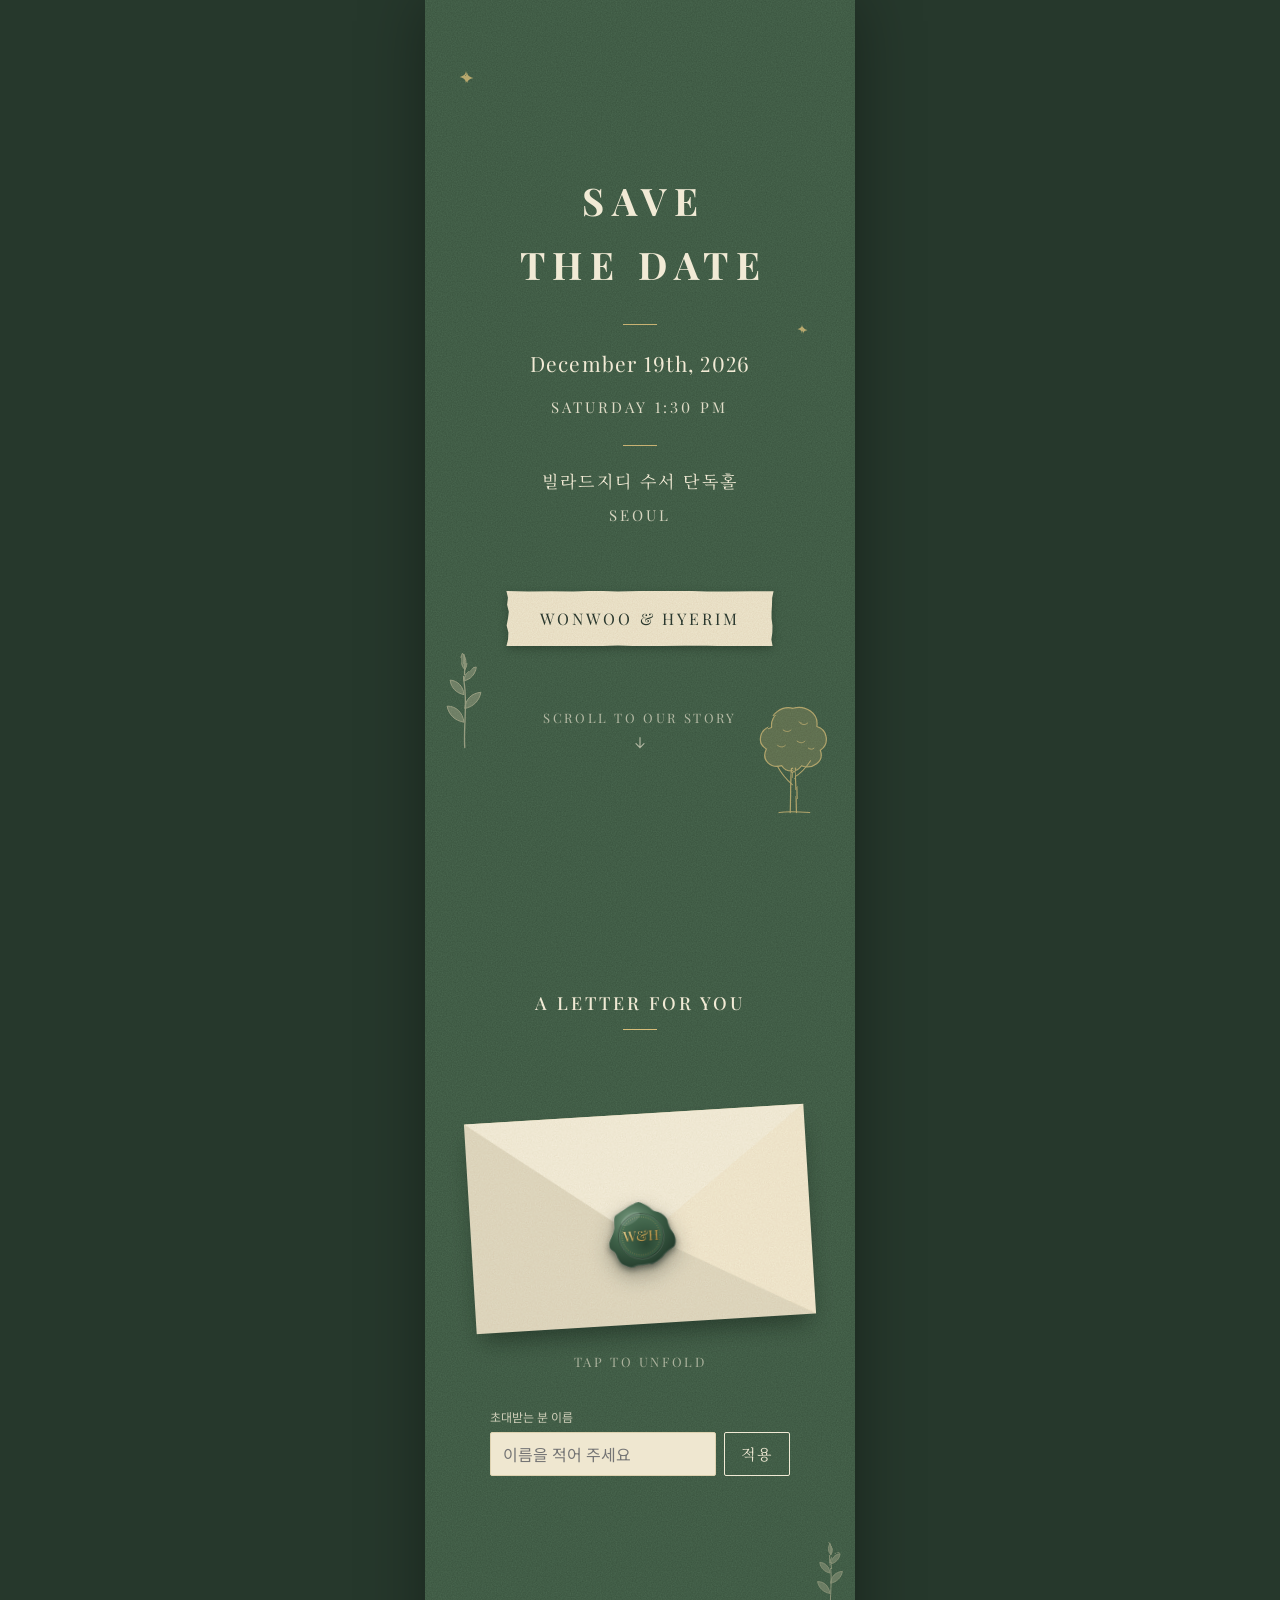
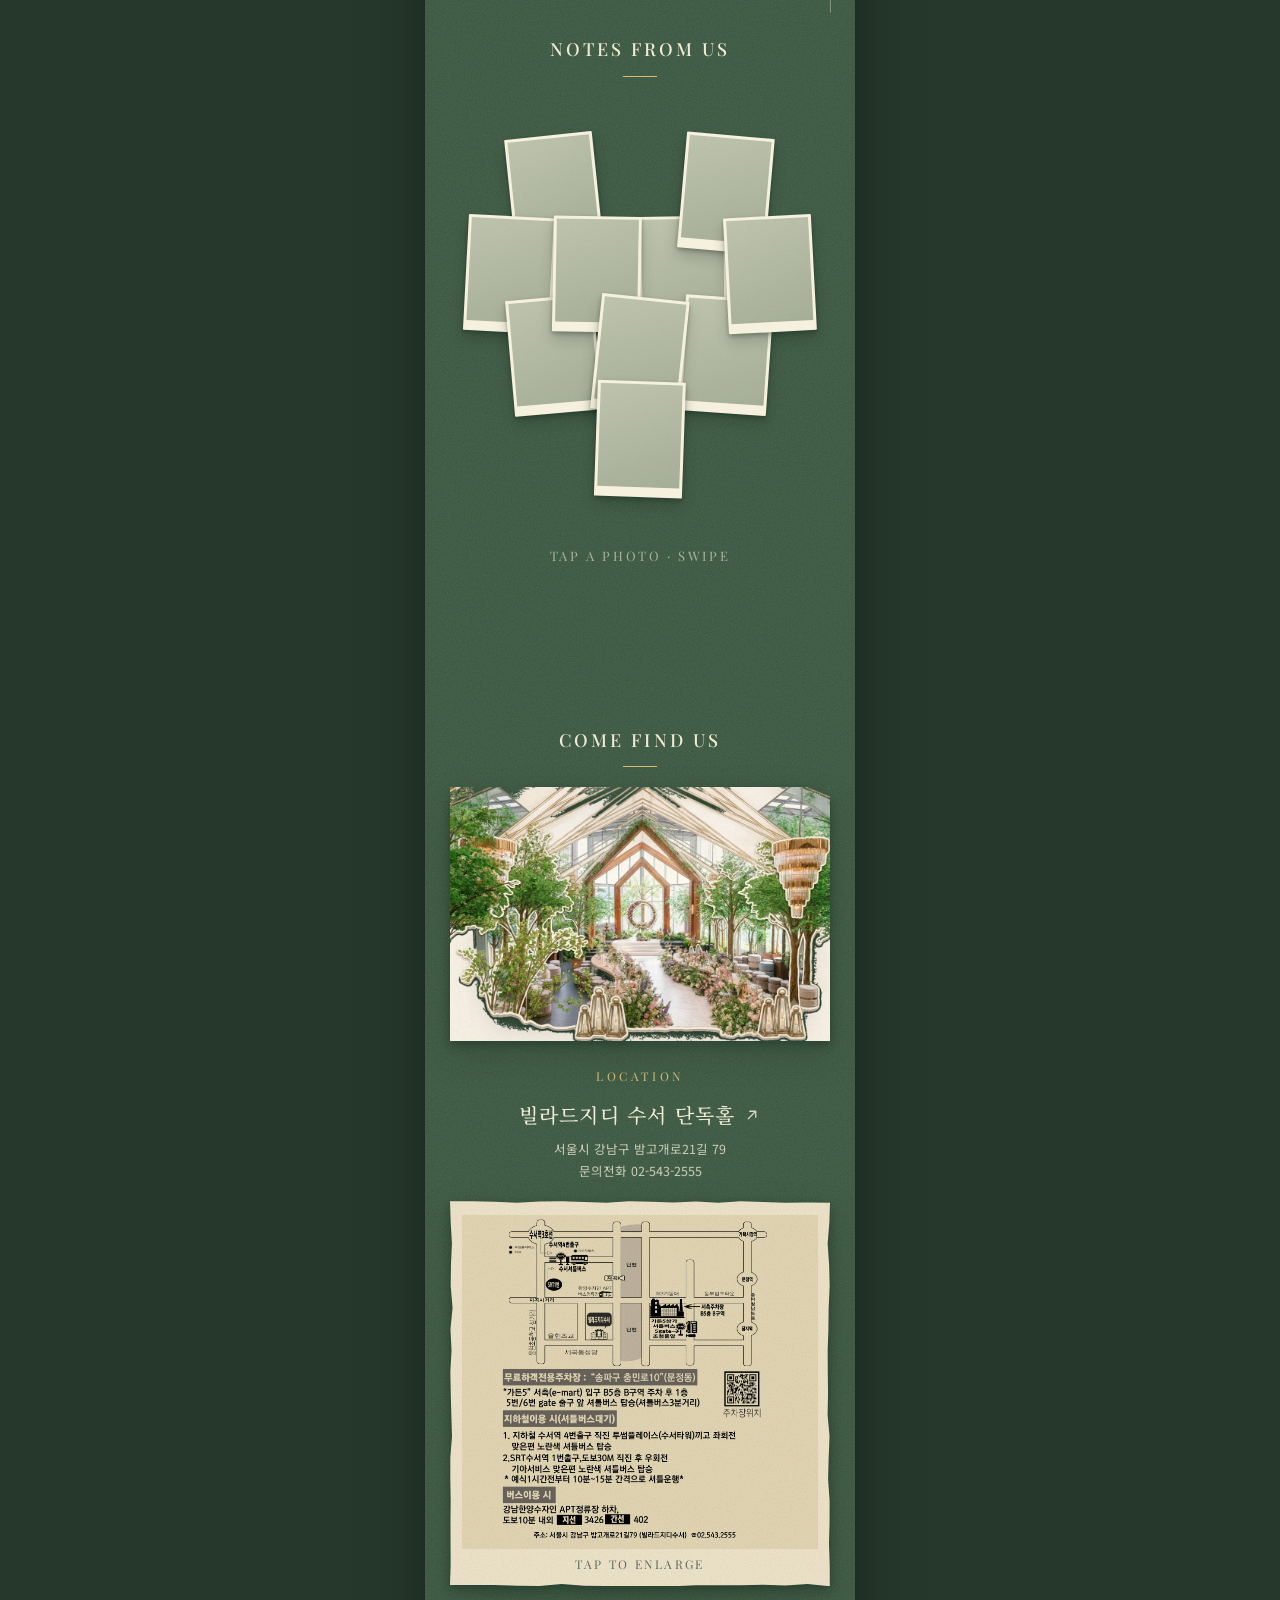
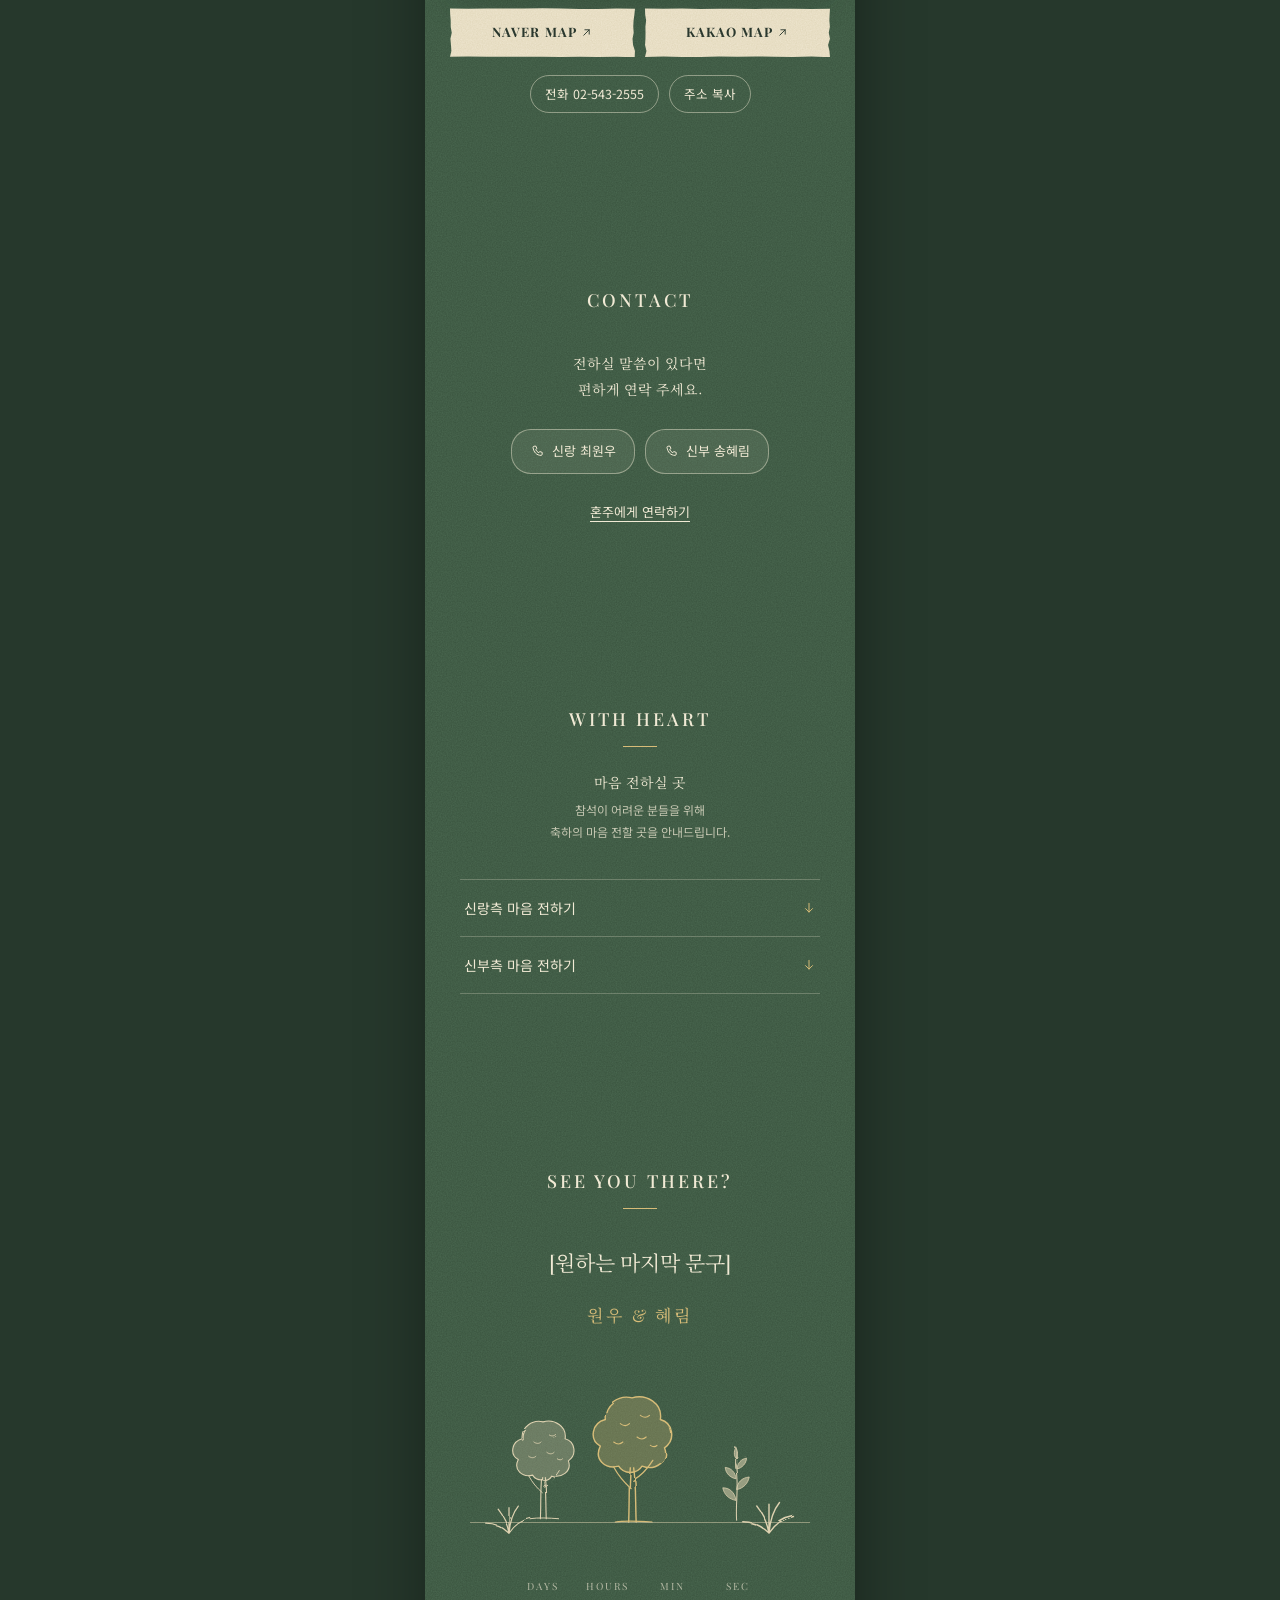
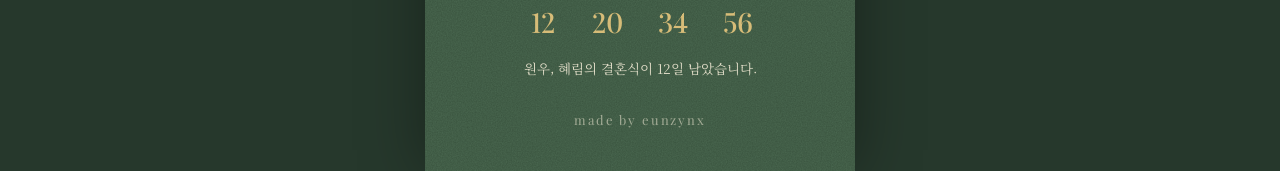
==== index.html @ daa67e5c "Add files via upload" ====
<!doctype html>
<html lang="ko">
<head>
<meta charset="utf-8">
<meta name="viewport" content="width=device-width, initial-scale=1, viewport-fit=cover">
<title>원우와 혜림, 결혼합니다</title>
<meta name="description" content="2026년 12월 19일 토요일 오후 1시 30분 · 빌라드지디 수서 단독홀">
<script>document.documentElement.className+=" js"</script>
<meta name="theme-color" content="#4a6850">

<!-- 링크 공유 미리보기 (카카오톡·문자·SNS). 크롤러는 JS를 실행하지 않으므로 여기 값은 직접 수정해야 합니다.
     og:url / og:image 의 주소는 실제 배포 주소로 바꿔야 합니다 → `node tools/set-site-url.mjs https://내주소/` -->
<meta property="og:type" content="website">
<meta property="og:locale" content="ko_KR">
<meta property="og:site_name" content="원우 & 혜림">
<meta property="og:title" content="원우와 혜림, 결혼합니다">
<meta property="og:description" content="2026년 12월 19일 토요일 오후 1시 30분 · 빌라드지디 수서 단독홀">
<meta property="og:url" content="__SITE_URL__">
<meta property="og:image" content="__SITE_URL__assets/og-image.jpg">
<meta property="og:image:width" content="1200">
<meta property="og:image:height" content="630">
<meta name="twitter:card" content="summary_large_image">
<meta name="twitter:title" content="원우와 혜림, 결혼합니다">
<meta name="twitter:description" content="2026년 12월 19일 토요일 오후 1시 30분 · 빌라드지디 수서 단독홀">
<meta name="twitter:image" content="__SITE_URL__assets/og-image.jpg">

<link rel="icon" href="assets/favicon.svg" type="image/svg+xml">
<link rel="preconnect" href="https://fonts.googleapis.com">
<link rel="preconnect" href="https://fonts.gstatic.com" crossorigin>
<link href="https://fonts.googleapis.com/css2?family=Gaegu:wght@400;700&family=Playfair+Display:wght@400;500;600&family=Noto+Serif+KR:wght@300;400;500;600&family=Noto+Sans+KR:wght@300;400;500&display=swap" rel="stylesheet">
<link rel="stylesheet" href="styles.css">
</head>
<body>

<!-- ───────── 손으로 그린 장식(SVG, 직접 제작) ───────── -->
<svg width="0" height="0" style="position:absolute" aria-hidden="true" focusable="false">
  <defs>
    <filter id="rough" x="-5%" y="-5%" width="110%" height="110%">
      <feTurbulence type="fractalNoise" baseFrequency="0.035" numOctaves="2" seed="4" result="n"/>
      <feDisplacementMap in="SourceGraphic" in2="n" scale="2.4"/>
    </filter>

    <!-- 풀잎 가지 -->
    <symbol id="i-sprig" viewBox="0 0 60 130">
      <path d="M31 127 C29 99 35 71 30 41 C28 29 31 17 30 6" fill="none" stroke="currentColor" stroke-width="1.7" stroke-linecap="round"/>
      <path d="M30 94 C18 92 10 84 8 73 C20 73 28 81 30 94Z" fill="currentColor" fill-opacity=".55" stroke="currentColor" stroke-width="1.3" stroke-linejoin="round"/>
      <path d="M31 76 C42 74 50 66 52 55 C40 56 32 64 31 76Z" fill="currentColor" fill-opacity=".55" stroke="currentColor" stroke-width="1.3" stroke-linejoin="round"/>
      <path d="M30 58 C20 56 13 49 12 39 C22 40 29 47 30 58Z" fill="currentColor" fill-opacity=".55" stroke="currentColor" stroke-width="1.3" stroke-linejoin="round"/>
      <path d="M30 40 C39 38 45 31 46 22 C37 23 31 30 30 40Z" fill="currentColor" fill-opacity=".55" stroke="currentColor" stroke-width="1.3" stroke-linejoin="round"/>
      <path d="M30 24 C25 20 24 12 28 4 C33 10 34 17 30 24Z" fill="currentColor" fill-opacity=".55" stroke="currentColor" stroke-width="1.3" stroke-linejoin="round"/>
    </symbol>

    <!-- 작은 나무 -->
    <symbol id="i-tree" viewBox="0 0 120 160">
      <path d="M60 9 C78 4 97 16 94 35 C109 39 113 59 99 69 C105 85 88 97 72 91 C66 101 50 101 44 91 C28 95 14 83 22 67 C8 59 12 39 28 35 C26 17 44 5 60 9Z" fill="currentColor" fill-opacity=".28" stroke="currentColor" stroke-width="1.7" stroke-linejoin="round"/>
      <path d="M56 158 C57 134 56 114 58 93 M65 158 C64 134 65 114 62 93" fill="none" stroke="currentColor" stroke-width="1.7" stroke-linecap="round"/>
      <path d="M59 118 C50 110 44 103 38 92 M61 108 C72 102 78 95 85 84" fill="none" stroke="currentColor" stroke-width="1.5" stroke-linecap="round"/>
      <path d="M46 40 c4 3 8 3 11 0 M70 30 c4 3 8 3 11 0 M38 62 c4 3 8 3 11 0 M66 56 c4 3 8 3 11 0 M82 66 c3 2 6 2 8 0" fill="none" stroke="currentColor" stroke-width="1.3" stroke-linecap="round"/>
      <path d="M40 158 C52 156 70 157 84 158" fill="none" stroke="currentColor" stroke-width="1.5" stroke-linecap="round"/>
    </symbol>

    <!-- 풀 한 포기 -->
    <symbol id="i-grass" viewBox="0 0 80 40">
      <path d="M40 39 C38 28 34 18 26 8 M40 39 C41 26 44 14 52 4 M40 39 C46 30 56 22 68 20 M40 39 C32 31 22 26 10 26 M40 39 C40 28 40 16 40 6" fill="none" stroke="currentColor" stroke-width="1.6" stroke-linecap="round"/>
    </symbol>

    <symbol id="i-heart" viewBox="0 0 24 24"><path d="M12 21 C5 15 2 11 2 7.6 C2 4.6 4.5 2.6 7 2.6 C9 2.6 11 3.8 12 5.7 C13 3.8 15 2.6 17 2.6 C19.5 2.6 22 4.6 22 7.6 C22 11 19 15 12 21Z" fill="none" stroke="currentColor" stroke-width="1.7" stroke-linejoin="round"/></symbol>
    <symbol id="i-spark" viewBox="0 0 24 24"><path d="M12 1 C12.6 7 14 9.6 23 12 C14 14.4 12.6 17 12 23 C11.4 17 10 14.4 1 12 C10 9.6 11.4 7 12 1Z" fill="currentColor"/></symbol>
    <symbol id="i-arrow" viewBox="0 0 24 24"><path d="M7 17 L17 7 M9 7 H17 V15" fill="none" stroke="currentColor" stroke-width="1.7" stroke-linecap="round" stroke-linejoin="round"/></symbol>
    <symbol id="i-phone" viewBox="0 0 24 24"><path d="M6.6 3.5h3l1.4 4-2 1.4a11 11 0 0 0 5.1 5.1l1.4-2 4 1.4v3c0 1-.8 1.8-1.8 1.8C10.8 18.2 5.8 13.2 4.8 5.3 4.8 4.3 5.6 3.5 6.6 3.5Z" fill="none" stroke="currentColor" stroke-width="1.6" stroke-linejoin="round"/></symbol>
    <symbol id="i-sms" viewBox="0 0 24 24"><path d="M4 5.5h16v10.5H9.5L5.5 19.5V16H4Z" fill="none" stroke="currentColor" stroke-width="1.6" stroke-linejoin="round"/></symbol>
    <symbol id="i-copy" viewBox="0 0 24 24"><rect x="8.5" y="8.5" width="11" height="12" rx="1.5" fill="none" stroke="currentColor" stroke-width="1.6"/><path d="M15.5 5.5V4.5A1.5 1.5 0 0 0 14 3H5.5A1.5 1.5 0 0 0 4 4.5V16a1.5 1.5 0 0 0 1.5 1.5h1" fill="none" stroke="currentColor" stroke-width="1.6" stroke-linecap="round"/></symbol>
    <symbol id="i-chev" viewBox="0 0 24 24"><path d="M15 5 L8 12 L15 19" fill="none" stroke="currentColor" stroke-width="1.7" stroke-linecap="round" stroke-linejoin="round"/></symbol>
    <symbol id="i-down" viewBox="0 0 24 24"><path d="M12 4 V19 M6 13 L12 19 L18 13" fill="none" stroke="currentColor" stroke-width="1.7" stroke-linecap="round" stroke-linejoin="round"/></symbol>
  </defs>
</svg>

<noscript><p style="padding:24px;text-align:center">이 청첩장은 JavaScript가 필요해요. 브라우저 설정을 확인해 주세요.</p></noscript>

<main class="page" id="top">

  <!-- ═════════ 1. OPENING ═════════ -->
  <section class="sec opening" id="opening" aria-labelledby="opening-title">
    <svg class="deco deco--tree" aria-hidden="true"><use href="#i-tree"/></svg>
    <svg class="deco deco--sprig-l" aria-hidden="true"><use href="#i-sprig"/></svg>
    <svg class="deco deco--spark s1" aria-hidden="true"><use href="#i-spark"/></svg>
    <svg class="deco deco--spark s2" aria-hidden="true"><use href="#i-spark"/></svg>

    <div class="opening__inner" id="openingInner">
      <h1 class="save" id="opening-title">SAVE<br>THE DATE</h1>
      <i class="rule" aria-hidden="true"></i>
      <p class="op-date" data-bind="event.dateEn"></p>
      <p class="op-time"><span data-bind="event.weekdayEn"></span> <span data-bind="event.timeEn"></span></p>
      <i class="rule" aria-hidden="true"></i>
      <p class="op-place"><span data-bind="venue.name"></span> <span data-bind="venue.hall"></span></p>
      <p class="op-city" data-bind="venue.city"></p>

      <div class="ribbon-wrap"><p class="ribbon deckle" data-deckle><span><span data-bind="couple.groomEn"></span> &amp; <span data-bind="couple.brideEn"></span></span></p></div>

      <a class="scroll-hint" href="#letter">SCROLL TO OUR STORY
        <svg aria-hidden="true"><use href="#i-down"/></svg></a>
    </div>
  </section>

  <!-- ═════════ 2. A LETTER FOR YOU ═════════ -->
  <section class="sec letter" id="letter" aria-labelledby="letter-title">
    <h2 class="h2 rv" id="letter-title">A LETTER FOR YOU</h2>
    <i class="rule rv" aria-hidden="true"></i>

    <div class="stage rv" id="stage" data-state="closed">
      <div class="env-wrap" id="envWrap">
        <div class="env-back"></div>

        <!-- 편지 카드 -->
        <article class="letter-card" id="letterCard" aria-label="초대 편지">
          <div class="letter-paper deckle" data-deckle>
            <p class="lt-name"><span id="guestName"></span>,</p>
            <p class="lt-line"><span data-bind="letter.line1"></span><br><span data-bind="letter.line2"></span></p>
            <svg class="lt-heart" aria-hidden="true"><use href="#i-heart"/></svg>
            <div class="lt-body" id="letterBody"></div>
            <p class="lt-sign">신랑 <b data-bind="couple.groom"></b><span class="sep">·</span>신부 <b data-bind="couple.bride"></b></p>
          </div>
        </article>

        <!-- 봉투 앞면(주머니) + 뚜껑 -->
        <div class="env-front" aria-hidden="true"></div>
        <div class="flap" aria-hidden="true"><i class="flap-out"></i><i class="flap-in"></i></div>
        <button class="seal" id="seal" type="button" aria-expanded="false" aria-controls="letterCard" aria-label="편지봉투 열기">
          <svg viewBox="0 0 100 100" aria-hidden="true">
            <defs>
              <radialGradient id="wx" cx="36%" cy="30%" r="80%"><stop offset="0" stop-color="#7fa186"/><stop offset=".45" stop-color="#3f6249"/><stop offset="1" stop-color="#1f3527"/></radialGradient>
              <radialGradient id="wx2" cx="60%" cy="68%" r="70%"><stop offset="0" stop-color="#2a4733"/><stop offset="1" stop-color="#4d7357"/></radialGradient>
              <linearGradient id="wxg" x1="0" y1="0" x2="1" y2="1"><stop offset="0" stop-color="#ecd9a0"/><stop offset=".5" stop-color="#c3a257"/><stop offset="1" stop-color="#8e7234"/></linearGradient>
            </defs>
            <path d="M98.6 50.0C99.7 52.8 100.7 56.0 100.6 58.9C100.6 61.9 100.1 65.2 98.3 67.6C96.6 70.0 92.7 71.5 90.3 73.3C87.9 75.0 85.7 76.5 83.7 78.3C81.8 80.1 80.5 82.3 78.5 84.0C76.6 85.7 74.4 87.1 72.2 88.4C69.9 89.7 67.7 91.2 65.2 91.8C62.8 92.5 60.0 91.9 57.4 92.1C54.9 92.3 52.5 92.7 50.0 92.9C47.5 93.1 45.1 92.8 42.4 93.3C39.6 93.8 36.2 95.7 33.4 95.7C30.5 95.6 27.8 94.1 25.3 92.8C22.7 91.6 20.0 90.1 18.1 88.1C16.2 86.0 15.1 82.9 13.8 80.4C12.6 77.8 12.4 74.9 10.7 72.7C9.1 70.4 5.4 69.1 4.0 66.7C2.7 64.3 2.5 61.1 2.8 58.3C3.2 55.5 5.1 52.6 6.3 50.0C7.4 47.4 8.7 45.2 9.6 42.9C10.5 40.5 11.3 38.5 11.7 36.1C12.1 33.6 11.6 30.8 11.9 28.0C12.1 25.2 11.8 21.4 13.2 19.1C14.5 16.8 17.7 15.8 20.0 14.3C22.3 12.8 24.7 11.6 27.0 10.2C29.4 8.9 31.6 7.3 34.0 6.0C36.4 4.7 38.9 3.4 41.6 2.5C44.3 1.5 47.3 -0.1 50.0 0.2C52.7 0.4 55.6 2.5 58.1 4.0C60.6 5.4 62.9 7.1 65.0 8.8C67.1 10.5 68.6 12.8 70.7 14.1C72.9 15.4 75.7 15.5 78.0 16.6C80.3 17.7 82.8 19.1 84.7 20.9C86.7 22.6 88.5 24.8 89.7 27.1C90.8 29.4 90.9 32.3 91.6 34.8C92.4 37.4 92.9 39.7 94.1 42.2C95.3 44.8 97.5 47.2 98.6 50.0Z" fill="url(#wx)"/>
            <path d="M98.6 50.0C99.7 52.8 100.7 56.0 100.6 58.9C100.6 61.9 100.1 65.2 98.3 67.6C96.6 70.0 92.7 71.5 90.3 73.3C87.9 75.0 85.7 76.5 83.7 78.3C81.8 80.1 80.5 82.3 78.5 84.0C76.6 85.7 74.4 87.1 72.2 88.4C69.9 89.7 67.7 91.2 65.2 91.8C62.8 92.5 60.0 91.9 57.4 92.1C54.9 92.3 52.5 92.7 50.0 92.9C47.5 93.1 45.1 92.8 42.4 93.3C39.6 93.8 36.2 95.7 33.4 95.7C30.5 95.6 27.8 94.1 25.3 92.8C22.7 91.6 20.0 90.1 18.1 88.1C16.2 86.0 15.1 82.9 13.8 80.4C12.6 77.8 12.4 74.9 10.7 72.7C9.1 70.4 5.4 69.1 4.0 66.7C2.7 64.3 2.5 61.1 2.8 58.3C3.2 55.5 5.1 52.6 6.3 50.0C7.4 47.4 8.7 45.2 9.6 42.9C10.5 40.5 11.3 38.5 11.7 36.1C12.1 33.6 11.6 30.8 11.9 28.0C12.1 25.2 11.8 21.4 13.2 19.1C14.5 16.8 17.7 15.8 20.0 14.3C22.3 12.8 24.7 11.6 27.0 10.2C29.4 8.9 31.6 7.3 34.0 6.0C36.4 4.7 38.9 3.4 41.6 2.5C44.3 1.5 47.3 -0.1 50.0 0.2C52.7 0.4 55.6 2.5 58.1 4.0C60.6 5.4 62.9 7.1 65.0 8.8C67.1 10.5 68.6 12.8 70.7 14.1C72.9 15.4 75.7 15.5 78.0 16.6C80.3 17.7 82.8 19.1 84.7 20.9C86.7 22.6 88.5 24.8 89.7 27.1C90.8 29.4 90.9 32.3 91.6 34.8C92.4 37.4 92.9 39.7 94.1 42.2C95.3 44.8 97.5 47.2 98.6 50.0Z" fill="none" stroke="rgba(255,255,255,.18)" stroke-width="1" transform="translate(-.6 -.6)"/>
            <circle cx="50" cy="50" r="33" fill="url(#wx2)" stroke="rgba(0,0,0,.35)" stroke-width="1.4"/>
            <circle cx="50" cy="50" r="33" fill="none" stroke="rgba(255,255,255,.22)" stroke-width="1" transform="translate(.7 .9)"/>
            <circle cx="50" cy="50" r="28" fill="none" stroke="url(#wxg)" stroke-width=".9" stroke-dasharray="1.2 2.2" opacity=".8"/>
            <text x="50" y="57.5" text-anchor="middle" font-family="Playfair Display,serif" font-size="21" font-weight="500" fill="url(#wxg)" style="paint-order:stroke" stroke="rgba(0,0,0,.35)" stroke-width=".6">W&amp;H</text>
            <ellipse cx="36" cy="24" rx="16" ry="7" fill="#fff" opacity=".13" transform="rotate(-28 36 24)"/>
          </svg>
        </button>
      </div>
    </div>
    <button type="button" class="tap-hint tap-hint--btn" id="tapHint" aria-controls="letterCard">TAP TO UNFOLD</button>

    <!-- 초대 링크에 이름이 없을 때만 보이는 이름 입력 -->
    <form class="name-form" id="nameForm" hidden>
      <label for="nameInput">초대받는 분 이름</label>
      <div class="name-row">
        <input id="nameInput" name="guest" type="text" maxlength="40" autocomplete="off" placeholder="이름을 적어 주세요" enterkeyhint="done">
        <button type="submit">적용</button>
      </div>
    </form>
  </section>

  <!-- ═════════ 3. NOTES FROM US ═════════ -->
  <section class="sec notes" id="notes" aria-labelledby="notes-title">
    <svg class="deco deco--sprig-r" aria-hidden="true"><use href="#i-sprig"/></svg>
    <h2 class="h2 rv" id="notes-title">NOTES FROM US</h2>
    <i class="rule rv" aria-hidden="true"></i>
    <div class="heart rv" id="pile" role="group" aria-label="사진 10장이 하트 모양으로 모여 있어요. 누르면 크게 보고 옆으로 넘길 수 있어요"></div>
    <p class="tap-hint">TAP A PHOTO · SWIPE</p>
  </section>

  <!-- ═════════ 5. COME FIND US ═════════ -->
  <section class="sec find" id="find" aria-labelledby="find-title">
    <h2 class="h2 rv" id="find-title">COME FIND US</h2>
    <i class="rule rv" aria-hidden="true"></i>

    <div class="paper-wrap hall-photo rv">
      <img id="hallImg" alt="예식장 홀 일러스트" width="1000" height="669" loading="lazy" decoding="async">
    </div>

    <div class="venue-row rv">
      <p class="loc-label">LOCATION</p>
      <a class="venue-link" id="venueLink" target="_blank" rel="noopener">
        <span class="vn"><span data-bind="venue.name"></span> <span data-bind="venue.hall"></span></span>
        <svg aria-hidden="true"><use href="#i-arrow"/></svg>
      </a>
      <p class="va"><span data-bind="venue.address"></span></p>
      <p class="va"><span data-bind="venue.phoneLabel"></span> <span data-bind="venue.phone"></span></p>
    </div>

    <div class="paper-wrap rv">
      <figure class="mapcard deckle" data-deckle>
        <button class="map-open" id="mapOpen" type="button" aria-label="약도 크게 보기">
          <img id="mapImg" alt="빌라드지디 수서 약도: 수서역·SRT 수서역 셔틀버스, 주차장, 버스 안내" width="1400" height="1316" loading="lazy" decoding="async">
        </button>
        <figcaption>TAP TO ENLARGE</figcaption>
      </figure>
    </div>

    <div class="mapbtns rv">
      <a class="mbtn deckle" data-deckle id="btnNaver" target="_blank" rel="noopener">NAVER MAP<svg aria-hidden="true"><use href="#i-arrow"/></svg></a>
      <a class="mbtn deckle" data-deckle id="btnKakao" target="_blank" rel="noopener">KAKAO MAP<svg aria-hidden="true"><use href="#i-arrow"/></svg></a>
    </div>

    <div class="mini-actions rv">
      <a id="callLink" class="chip">전화 <span data-bind="venue.phone"></span></a>
      <button id="copyAddr" class="chip" type="button">주소 복사</button>
    </div>
  </section>

  <!-- ═════════ 6. CONTACT ═════════ -->
  <section class="sec contact" id="contact" aria-labelledby="contact-title">
    <h2 class="h2 rv" id="contact-title">CONTACT</h2>
    <i class="rule rv" aria-hidden="true"></i>
    <p class="sub rv">전하실 말씀이 있다면<br>편하게 연락 주세요.</p>
    <div class="callrow rv">
      <button class="chip chip--solid" type="button" data-call="groom"><svg aria-hidden="true"><use href="#i-phone"/></svg><span data-bind="contacts.groom.label"></span></button>
      <button class="chip chip--solid" type="button" data-call="bride"><svg aria-hidden="true"><use href="#i-phone"/></svg><span data-bind="contacts.bride.label"></span></button>
    </div>
    <button class="hostbtn rv" id="hostOpen" type="button">혼주에게 연락하기</button>
  </section>

  <!-- ═════════ 6-2. ACCOUNTS ═════════ -->
  <section class="sec accounts" id="accounts" aria-labelledby="acc-title">
    <h2 class="h2 rv" id="acc-title">WITH HEART</h2>
    <i class="rule rv" aria-hidden="true"></i>
    <p class="sub rv">마음 전하실 곳<br><small>참석이 어려운 분들을 위해<br>축하의 마음 전할 곳을 안내드립니다.</small></p>
    <div class="acc rv" id="accList"></div>
  </section>

  <!-- ═════════ 7. ENDING ═════════ -->
  <section class="sec ending" id="ending" aria-labelledby="end-title">
    <h2 class="h2 rv" id="end-title">SEE YOU THERE?</h2>
    <i class="rule rv" aria-hidden="true"></i>
    <p class="end-msg rv" data-bind="ending.message"></p>
    <p class="end-names rv"><span data-bind="couple.short"></span></p>

    <div class="grove" aria-hidden="true">
      <svg class="g1"><use href="#i-tree"/></svg>
      <svg class="g2"><use href="#i-tree"/></svg>
      <svg class="g3"><use href="#i-sprig"/></svg>
      <svg class="g4"><use href="#i-grass"/></svg>
      <svg class="g5"><use href="#i-grass"/></svg>
    </div>

    <div class="dday rv" id="dday">
      <div class="dday__labels" aria-hidden="true"><span>DAYS</span><span>HOURS</span><span>MIN</span><span>SEC</span></div>
      <div class="dday__nums" aria-hidden="true"><span id="ddD">00</span><span id="ddH">00</span><span id="ddM">00</span><span id="ddS">00</span></div>
      <p class="dday__caption" id="ddCap" role="status"></p>
    </div>
    <p class="credit" data-bind="meta.credit"></p>
  </section>
</main>

<!-- ═════════ 사진 + 메모 모달 ═════════ -->
<div class="modal" id="noteModal" role="dialog" aria-modal="true" aria-label="사진과 메모" hidden>
  <div class="modal__scrim" data-close></div>
  <div class="modal__sheet deckle" data-deckle id="noteSheet">
    <figure class="polaroid polaroid--big" id="bigPolaroid">
      <div class="photo" id="bigPhoto"></div>
    </figure>
    <div class="memo" id="memo" hidden><i class="tape tape--sm" aria-hidden="true"></i><p id="memoText"></p></div>
    <div class="note-nav">
      <button type="button" id="notePrev" aria-label="이전 사진"><svg aria-hidden="true"><use href="#i-chev"/></svg></button>
      <output id="noteCount" aria-live="polite">1 / 10</output>
      <button type="button" id="noteNext" aria-label="다음 사진"><svg class="flip" aria-hidden="true"><use href="#i-chev"/></svg></button>
    </div>
    <button class="back" type="button" data-close id="noteClose">back to our memories</button>
  </div>
</div>

<!-- ═════════ 혼주 연락 모달 ═════════ -->
<div class="modal" id="hostModal" role="dialog" aria-modal="true" aria-label="혼주에게 연락하기" hidden>
  <div class="modal__scrim" data-close></div>
  <div class="modal__sheet deckle" data-deckle>
    <h3 class="host-title">혼주에게 연락하기</h3>
    <div class="host-cols" id="hostCols"></div>
    <button class="back" type="button" data-close id="hostClose">close</button>
  </div>
</div>

<!-- ═════════ 약도 확대 모달 ═════════ -->
<div class="modal modal--map" id="mapModal" role="dialog" aria-modal="true" aria-label="약도 크게 보기" hidden>
  <div class="modal__scrim" data-close></div>
  <div class="mapzoom">
    <div class="mapzoom__scroll" tabindex="0" aria-label="약도 (스크롤하거나 두 손가락으로 확대)"><img id="mapBig" alt="빌라드지디 수서 약도"></div>
    <p class="mapzoom__hint">밀어서 보기 · 두 손가락으로 확대</p>
    <button class="back" type="button" data-close id="mapClose">close</button>
  </div>
</div>

<div class="toast" id="toast" role="status" aria-live="polite"></div>

<script src="invitation-data.js"></script>
<script src="app.js"></script>
</body>
</html>
---- styles.css ----
/* ============================================================
   엽서 청첩장 — 숲 초록 · 빛바랜 아이보리 · 차분한 금색
   색/폰트/모션 값은 :root 에서 한 번에 바꿀 수 있어요.
   ============================================================ */
:root{
  --forest:#4a6850; --forest-d:#375040; --forest-dd:#26382c; --forest-l:#6b8b72;
  --ivory:#efe7d0; --ivory-l:#f6f0de; --ivory-d:#ddd1b0;
  --ink:#2a382e; --ink-soft:#5b6b5d;
  --gold:#b8964a; --gold-l:#d7bc78;
  --on-green:#f1ead5;

  --letter-font:'Gaegu','Noto Sans KR',sans-serif;   /* 편지 속 손글씨체 */
  --hand:'Playfair Display','Noto Serif KR','Batang',serif;   /* 제목·라벨 글씨체 (예전 Gaegu 손글씨로 되돌리려면 'Gaegu' 로 교체) */
  --sans:'Noto Sans KR',system-ui,-apple-system,'Apple SD Gothic Neo','Malgun Gothic',sans-serif;

  --soft:cubic-bezier(.25,1,.5,1);          /* ease-out: 부드럽게 시작해 끝에서 살짝 감속 */
  --spring:cubic-bezier(.34,1.42,.5,1);      /* 살짝 튕기는 spring 느낌 */
  --ease:cubic-bezier(.22,1,.36,1);
  --noise:url("data:image/svg+xml,%3Csvg xmlns='http://www.w3.org/2000/svg' width='220' height='220'%3E%3Cfilter id='n'%3E%3CfeTurbulence type='fractalNoise' baseFrequency='.8' numOctaves='2' stitchTiles='stitch'/%3E%3CfeColorMatrix values='0 0 0 0 .08 0 0 0 0 .12 0 0 0 0 .08 0 0 0 .6 0'/%3E%3C/filter%3E%3Crect width='100%25' height='100%25' filter='url(%23n)' opacity='.55'/%3E%3C/svg%3E");
  --noise-w:url("data:image/svg+xml,%3Csvg xmlns='http://www.w3.org/2000/svg' width='220' height='220'%3E%3Cfilter id='n'%3E%3CfeTurbulence type='fractalNoise' baseFrequency='.8' numOctaves='2' stitchTiles='stitch'/%3E%3CfeColorMatrix values='0 0 0 0 .45 0 0 0 0 .34 0 0 0 0 .16 0 0 0 .35 0'/%3E%3C/filter%3E%3Crect width='100%25' height='100%25' filter='url(%23n)' opacity='.55'/%3E%3C/svg%3E");
}

*{box-sizing:border-box;margin:0;padding:0;-webkit-tap-highlight-color:transparent}
html{scroll-behavior:smooth;-webkit-text-size-adjust:100%}
body{font-variant-numeric:lining-nums;background:var(--forest-dd);color:var(--on-green);font-family:var(--sans);font-weight:400;line-height:1.6;overflow-x:hidden}
html.lock,body.lock{overflow:hidden}
button,input,textarea{font:inherit;color:inherit}
button{cursor:pointer;background:none;border:0}
a{color:inherit;text-decoration:none}
svg{display:block}
img{display:block;max-width:100%}
[hidden]{display:none!important}
:focus-visible{outline:2px solid var(--gold-l);outline-offset:3px;border-radius:4px}

/* ── 페이지 틀 ── */
.page{position:relative;max-width:430px;margin:0 auto;background-color:var(--forest);background-image:var(--noise);background-blend-mode:multiply;overflow:hidden;box-shadow:0 0 60px rgba(0,0,0,.35)}
.sec{position:relative;padding:92px 22px 84px;text-align:center}

.h2{font-family:var(--hand);font-weight:500;font-size:18px;letter-spacing:.17em;color:var(--on-green);line-height:1.3}
.rule{display:block;width:34px;height:1px;background:var(--gold-l);margin:14px auto 0;opacity:.9}
.tap-hint--btn{display:block;margin-left:auto;margin-right:auto;padding:10px 14px}
.tap-hint{font-family:var(--hand);font-size:13px;letter-spacing:.2em;color:var(--on-green);opacity:.6;margin-top:18px;transition:opacity .5s}

/* ── 종이 카드 공통 ── */
.paper-wrap{filter:drop-shadow(0 3px 5px rgba(10,22,14,.34)) drop-shadow(0 12px 16px rgba(10,22,14,.2));margin:0 auto}
.deckle{background-color:var(--ivory);background-image:var(--noise-w);background-blend-mode:multiply;color:var(--ink)}

/* ── 장식 ── */
.deco{position:absolute;color:var(--ivory-d);pointer-events:none;filter:url(#rough);opacity:.9}
.deco--tree{width:84px;height:112px;right:20px;bottom:86px;color:var(--gold-l);opacity:.75}
.deco--sprig-l{width:46px;height:100px;left:16px;bottom:150px;opacity:.55}
.deco--sprig-r{width:34px;height:74px;right:8px;top:-6px;opacity:.5}
.deco--spark{width:14px;height:14px;color:var(--gold-l);opacity:.8}
.deco--spark.s1{left:34px;top:70px}
.deco--spark.s2{right:48px;top:36%;width:10px;height:10px}

/* ── 1. OPENING ── */
.opening{min-height:100vh;min-height:100svh;display:flex;align-items:center;justify-content:center;padding-top:70px;padding-bottom:50px}
.opening__inner{display:flex;flex-direction:column;align-items:center;opacity:0;transform:scale(.94);transition:opacity 1s var(--ease),transform 1.1s var(--spring)}
.opening__inner.in{opacity:1;transform:none}
.save{font-family:var(--hand);font-weight:700;font-size:38px;line-height:1.7;letter-spacing:.2em;margin-right:-.2em}
.op-date{font-family:var(--hand);font-size:21px;letter-spacing:.06em;margin-top:22px}
.op-time{font-family:var(--hand);font-size:15px;letter-spacing:.2em;margin-top:14px;opacity:.9}
.op-place{font-family:var(--hand);font-size:17px;letter-spacing:.14em;margin-top:22px}
.op-city{font-family:var(--hand);font-size:15px;letter-spacing:.2em;margin-top:8px;opacity:.85}
.opening .rule{margin-top:26px}

.ribbon-wrap{margin-top:64px;filter:drop-shadow(0 3px 4px rgba(10,22,14,.3))}
.ribbon{padding:15px 34px;font-family:var(--hand);font-size:16px;letter-spacing:.18em;white-space:nowrap}
.scroll-hint{display:flex;flex-direction:column;align-items:center;gap:6px;margin-top:62px;font-family:var(--hand);font-size:13px;letter-spacing:.2em;opacity:.65}
.scroll-hint svg{width:16px;height:16px}

/* ── 2. LETTER ── */
.letter{padding-bottom:70px}
.stage{--E:210px;position:relative;width:min(340px,100%);margin:44px auto 0;height:calc(var(--E) + 40px);transition:height 1.1s var(--soft)}
.stage[data-state="flap"]{height:350px}
.stage[data-state="rise"]{height:440px}
.stage[data-state="open"],.stage[data-state="unfold"]{height:570px}
.env-wrap{position:absolute;left:0;right:0;bottom:0;height:var(--E);transform:rotate(-3.5deg);transition:transform 1.1s var(--soft);perspective:850px;perspective-origin:50% 25%}
.stage:not([data-state="closed"]) .env-wrap{transform:none}

.env-back{position:absolute;inset:0;background-color:#d9cca6;background-image:var(--noise-w);background-blend-mode:multiply;box-shadow:0 14px 22px -6px rgba(10,22,14,.45);z-index:0}
.env-back::after{content:"";position:absolute;inset:0;opacity:0;transition:opacity 1s var(--soft);
  background:linear-gradient(180deg,rgba(60,45,15,.42),rgba(60,45,15,.12) 45%,transparent 70%)}
.stage:not([data-state="closed"]) .env-back::after{opacity:1}
.env-front{position:absolute;inset:0;z-index:3;pointer-events:none}
.env-front::before,.env-front::after{content:"";position:absolute;inset:0;background-color:var(--ivory);background-image:var(--noise-w);background-blend-mode:multiply}
.env-front::before{clip-path:polygon(0 0,50% 56%,100% 100%,0 100%);filter:brightness(.95)}
.env-front::after{clip-path:polygon(100% 0,50% 56%,100% 100%);filter:brightness(1.02)}
.flap{position:absolute;left:0;right:0;top:0;height:60%;z-index:4;transform-origin:50% 0;transform-style:preserve-3d;will-change:transform}
.flap i{position:absolute;inset:0;clip-path:polygon(0 0,100% 0,50% 100%);backface-visibility:hidden;-webkit-backface-visibility:hidden;background-color:var(--ivory-l);background-image:var(--noise-w);background-blend-mode:multiply}
.flap i::after{content:"";position:absolute;inset:0;background:linear-gradient(180deg,rgba(40,28,8,.0),rgba(40,28,8,.5));opacity:0}  /* 젖혀질 때 빛이 달라지는 음영 */
.flap-in{transform:rotateY(180deg);background-color:#cdbf97!important}
.stage:not([data-state="closed"]):not([data-state="flap"]) .flap{transform:rotateX(180deg);z-index:1}
.stage[data-state="flap"] .flap{animation:flapOpen 1.25s both}
.stage[data-state="flap"] .flap i::after{animation:flapShade 1.25s both}
/* 덮개: 처음엔 천천히 들리다가(ease-in) 수직을 지나 위로 넘어가며 감속(ease-out). 수직(=옆에서 보면 선)일 때 레이어 순서를 바꿔 어색함이 없게 함 */
@keyframes flapOpen{
  0%{transform:rotateX(0);z-index:4;animation-timing-function:cubic-bezier(.5,0,.8,.55)}
  49%{transform:rotateX(88deg) translateZ(14px);z-index:4}
  50%{transform:rotateX(90deg) translateZ(14px);z-index:1;animation-timing-function:cubic-bezier(.25,1,.5,1)}
  100%{transform:rotateX(180deg) translateZ(0);z-index:1}
}
@keyframes flapShade{0%{opacity:0}50%{opacity:.55}100%{opacity:.18}}

.seal{position:absolute;left:50%;top:58%;z-index:5;width:68px;height:68px;margin:-34px 0 0 -34px;padding:0;border-radius:50%;
  filter:drop-shadow(0 3px 3px rgba(8,18,12,.5)) drop-shadow(0 8px 10px rgba(8,18,12,.3));transition:transform .6s var(--ease),opacity .5s}
.seal svg{width:100%;height:100%;overflow:visible}
.stage.pressed .seal{animation:none!important;transform:scale(.9) translateY(2px);transition:transform .14s ease-out}
.stage[data-state="closed"] .seal{animation:pulse 3.2s ease-in-out infinite}
.stage:not([data-state="closed"]) .seal{transform:scale(1.12) translateY(-4px);opacity:0;pointer-events:none;transition:transform .7s var(--soft),opacity .5s .1s}
@keyframes pulse{0%,100%{transform:scale(1)}50%{transform:scale(1.05)}}

.letter-card{position:absolute;left:6%;right:6%;bottom:14px;height:150px;z-index:2;overflow:hidden;transform-origin:50% 100%;
  filter:drop-shadow(0 0 0 rgba(10,22,14,0)) drop-shadow(0 0 0 rgba(10,22,14,0));
  transition:height 1.5s var(--soft)}
.stage[data-state="rise"] .letter-card{animation:liftOut 1.5s both}
.stage[data-state="unfold"] .letter-card,.stage[data-state="open"] .letter-card{transform:translateY(-106px);height:410px;
  filter:drop-shadow(0 3px 4px rgba(10,22,14,.26)) drop-shadow(0 8px 12px rgba(10,22,14,.14))}
.stage[data-state="unfold"] .letter-card{animation:settle 1.5s both}
/* 엽서가 봉투에서 스르륵 올라오는 동안 그림자가 생겼다가(뜸) 안착하며 얇게 가라앉음 */
@keyframes liftOut{
  0%{transform:translateY(0) rotateX(9deg);filter:drop-shadow(0 0 0 rgba(10,22,14,0)) drop-shadow(0 0 0 rgba(10,22,14,0));animation-timing-function:cubic-bezier(.25,1,.5,1)}
  60%{filter:drop-shadow(0 20px 20px rgba(10,22,14,.42)) drop-shadow(0 6px 8px rgba(10,22,14,.26))}
  100%{transform:translateY(-106px) rotateX(0);filter:drop-shadow(0 3px 4px rgba(10,22,14,.26)) drop-shadow(0 8px 12px rgba(10,22,14,.14))}
}
@keyframes settle{
  0%{transform:translateY(-106px) rotateX(0)}
  35%{transform:translateY(-120px) rotateX(2deg);filter:drop-shadow(0 14px 16px rgba(10,22,14,.34)) drop-shadow(0 4px 6px rgba(10,22,14,.2))}
  100%{transform:translateY(-106px) rotateX(0)}
}
.letter-card .letter-paper{position:relative;height:410px;padding:36px 14px 26px;display:flex;flex-direction:column;align-items:center}
.letter-paper::after{ /* 세 번 접었던 자국 */
  content:"";position:absolute;inset:0;pointer-events:none;
  background:linear-gradient(transparent calc(33.3% - 1px),rgba(70,55,20,.16) 33.3%,rgba(255,255,255,.35) calc(33.3% + 1px),transparent calc(33.3% + 3px)),
             linear-gradient(transparent calc(66.6% - 1px),rgba(70,55,20,.16) 66.6%,rgba(255,255,255,.35) calc(66.6% + 1px),transparent calc(66.6% + 3px))}
.letter-paper > *{opacity:0;transition:opacity .9s .5s var(--soft)}
.stage[data-state="unfold"] .letter-paper > *,.stage[data-state="open"] .letter-paper > *{opacity:1}
.letter-paper::after{opacity:1!important;transition:none}

.lt-name{font-family:var(--letter-font);font-weight:700;font-size:32px;line-height:1.25;color:var(--ink);word-break:keep-all;overflow-wrap:anywhere;max-width:100%}
.lt-line{font-family:var(--letter-font);font-weight:700;font-size:36px;line-height:1.15;color:var(--ink);margin-top:2px}
.lt-heart{width:16px;height:16px;color:var(--forest);margin-top:4px}
.polaroid--letter{width:170px;margin-top:12px;transform:rotate(-2deg)}
.polaroid--letter .photo{aspect-ratio:1/1}
.lt-names{font-family:var(--hand);font-size:13px;letter-spacing:.16em;margin-top:14px;color:var(--ink)}
.lt-tag{font-family:var(--hand);font-size:15px;color:var(--ink-soft);display:flex;align-items:center;gap:5px;margin-top:2px}
.mini-heart{width:11px;height:11px;color:var(--forest)}
.lt-date{font-family:var(--hand);font-size:15px;line-height:1.35;margin-top:10px;color:var(--ink)}
.lt-body{margin-top:24px;font-family:var(--letter-font);font-size:16px;line-height:1.85;color:var(--ink);letter-spacing:-.01em}
.lt-body p{white-space:nowrap}
.lt-body .gap{height:12px}
.lt-sign{margin-top:28px;font-family:var(--letter-font);font-size:19px;color:var(--ink)}
.lt-sign b{font-weight:600}.lt-sign .sep{margin:0 8px;opacity:.5}
.lt-place{font-family:var(--hand);font-size:14px;letter-spacing:.1em;line-height:1.4;margin-top:8px;color:var(--ink)}

.name-form{max-width:300px;margin:24px auto 0;text-align:left}
.name-form label{display:block;font-size:12px;opacity:.8;margin-bottom:6px}
.name-row{display:flex;gap:8px}
.name-row input{flex:1;min-width:0;height:44px;padding:0 12px;background:var(--ivory);color:var(--ink);border:1px solid var(--ivory-d);border-radius:2px;font-size:16px}
.name-row button{height:44px;padding:0 16px;border:1px solid var(--on-green);font-family:var(--hand);font-size:15px;letter-spacing:.12em;border-radius:2px}

/* ── 폴라로이드 공통 ── */
.polaroid{position:relative;background:var(--ivory-l);padding:9px 9px 30px;box-shadow:0 2px 4px rgba(10,22,14,.3),0 8px 14px rgba(10,22,14,.18);border-radius:1px}
.photo{position:relative;aspect-ratio:4/5;background:linear-gradient(160deg,#c3c8b2,#aab29c);overflow:hidden}
.photo img{width:100%;height:100%;object-fit:cover}
.photo.is-blank::after{content:"";position:absolute;inset:0;background:var(--noise);opacity:.25;mix-blend-mode:multiply}
.tape{position:absolute;left:50%;top:-11px;width:62px;height:20px;margin-left:-31px;transform:rotate(-3deg);background:rgba(215,188,120,.62);box-shadow:0 1px 2px rgba(0,0,0,.18)}
.tape--sm{top:-9px;width:44px;height:16px;margin-left:-22px}

/* ── 3. NOTES ── */
.notes{padding-bottom:70px}
.heart{position:relative;width:min(360px,100%);aspect-ratio:1/1.12;margin:48px auto 0}
.heart .tile{position:absolute;width:24.5%;padding:3px 3px 10px;transform:translate(-50%,-50%) rotate(var(--r,0deg));cursor:pointer;
  transition:transform .6s var(--soft),opacity .7s var(--soft)}
.heart .tile .photo{aspect-ratio:4/5}
@media (hover:hover){.heart .tile:hover{transform:translate(-50%,-50%) rotate(0deg) scale(1.12);z-index:5}}
.heart .tile:active{transform:translate(-50%,-50%) rotate(0deg) scale(1.04)}
.heart .tile:focus-visible{z-index:6}
.js .heart.rv .tile{opacity:0;transform:translate(-50%,-44%) rotate(var(--r,0deg)) scale(.6)}
.js .heart.rv.in .tile{opacity:1;transform:translate(-50%,-50%) rotate(var(--r,0deg));transition-delay:calc(var(--i) * 70ms)}
.js .heart.rv.in .tile:hover{transition-delay:0s}

/* ── 모달 ── */
.modal{position:fixed;inset:0;z-index:100;display:grid;place-items:center;padding:16px}
.modal__scrim{position:absolute;inset:0;background:rgba(18,30,22,.62);backdrop-filter:blur(3px);-webkit-backdrop-filter:blur(3px);opacity:0;transition:opacity .35s}
.modal.in .modal__scrim{opacity:1}
.modal__sheet{position:relative;width:min(398px,100%);max-height:calc(100vh - 32px);max-height:calc(100dvh - 32px);overflow:auto;padding:34px 26px 26px;text-align:center;
  opacity:0;transform:translateY(24px) scale(.9);transition:transform .55s var(--spring),opacity .3s;overscroll-behavior:contain}
.modal.in .modal__sheet{opacity:1;transform:none}
.polaroid--big{width:78%;margin:0 auto;transform:rotate(-3deg);padding:11px 11px 36px}
.memo{position:relative;margin:30px auto 0;max-width:292px;padding:20px 20px 18px;background:#f7f1dc;box-shadow:0 2px 4px rgba(10,22,14,.22);transform:rotate(1.2deg);
  background-image:repeating-linear-gradient(transparent 0 26px,rgba(120,140,110,.22) 26px 27px)}
.memo p{font-family:var(--hand);font-size:19px;line-height:27px;color:var(--ink);white-space:pre-line;word-break:keep-all;text-align:left}
.memo.swap{animation:swap .5s var(--spring)}
.polaroid--big.swap{animation:swapPh .5s var(--spring)}
@keyframes swap{from{opacity:0;transform:translateY(10px) rotate(3deg)}to{opacity:1;transform:rotate(1.2deg)}}
@keyframes swapPh{from{opacity:0;transform:translateX(var(--dx,24px)) rotate(1deg)}to{opacity:1;transform:rotate(-3deg)}}
.note-nav{display:flex;justify-content:center;align-items:center;gap:18px;margin-top:22px}
.note-nav button{width:40px;height:40px;display:grid;place-items:center;border:1px solid rgba(42,56,46,.35);border-radius:50%;color:var(--ink);transition:transform .3s var(--spring)}
.note-nav button:active{transform:scale(.9)}
.note-nav svg{width:18px;height:18px}.note-nav .flip{transform:scaleX(-1)}
.note-nav output{min-width:64px;text-align:center;font-family:var(--hand);font-size:15px;letter-spacing:.14em;color:var(--ink)}
.back{display:inline-block;margin-top:22px;padding:8px 14px;font-family:var(--hand);font-size:16px;letter-spacing:.06em;color:var(--ink)}
.modal--map .back{color:var(--on-green);border:1px solid rgba(241,234,213,.5);margin-top:12px;border-radius:2px}
.mapzoom{position:relative;width:min(430px,100%);text-align:center;opacity:0;transform:scale(.94);transition:transform .5s var(--spring),opacity .3s}
.modal.in .mapzoom{opacity:1;transform:none}
.mapzoom__scroll{max-height:calc(100dvh - 110px);max-height:calc(100vh - 110px);overflow:auto;background:var(--ivory);border-radius:2px;-webkit-overflow-scrolling:touch}
.mapzoom__scroll img{width:max(100%,760px);max-width:none}
.mapzoom__hint{font-family:var(--hand);font-size:13px;letter-spacing:.12em;color:var(--on-green);opacity:.75;margin-top:10px}

/* ── 5. FIND ── */
.venue-row{margin-top:40px;text-align:left;max-width:360px;margin-left:auto;margin-right:auto}
.venue-link{display:flex;justify-content:space-between;align-items:center;font-family:var(--hand);font-size:19px;letter-spacing:.12em;padding:6px 0}
.venue-link svg{width:18px;height:18px;opacity:.85}
.va{font-size:12px;opacity:.7;margin-top:2px}
.find .paper-wrap{max-width:380px;margin-top:20px}
.mapcard{padding:14px 12px 12px}
.map-open{display:block;width:100%}
.map-open img{width:100%;height:auto;mix-blend-mode:multiply}
.mapcard figcaption{font-family:var(--hand);font-size:12px;letter-spacing:.2em;color:var(--ink-soft);margin-top:6px}
.mapbtns{display:flex;gap:10px;max-width:380px;margin:22px auto 0}
.mbtn{flex:1;padding:14px 4px;font-family:var(--hand);font-weight:700;font-size:13px;letter-spacing:.08em;display:flex;align-items:center;justify-content:center;gap:3px;transition:transform .3s var(--spring);filter:none}
.mbtn svg{width:13px;height:13px}
.mbtn:active{transform:scale(.95)}
.mini-actions{display:flex;justify-content:center;gap:10px;margin-top:18px;flex-wrap:wrap}
.chip{padding:8px 14px;font-size:12.5px;border:1px solid rgba(241,234,213,.45);border-radius:20px;color:var(--on-green)}

/* ── 7. ENDING ── */
.ending{padding-bottom:40px}
.end-msg{font-family:var(--hand);font-size:21px;line-height:1.7;margin-top:36px;white-space:pre-line;word-break:keep-all}
.end-names{font-family:var(--hand);font-size:17px;letter-spacing:.16em;margin-top:22px;color:var(--gold-l)}
.grove{position:relative;height:170px;margin:34px auto 0;max-width:340px;color:var(--ivory-d)}
.grove svg{position:absolute;filter:url(#rough)}
.grove .g1{width:78px;height:104px;left:34px;bottom:14px}
.grove .g2{width:100px;height:134px;left:112px;bottom:10px;color:var(--gold-l)}
.grove .g3{width:36px;height:78px;right:56px;bottom:12px}
.grove .g4{width:62px;height:31px;left:8px;bottom:0}
.grove .g5{width:70px;height:35px;right:6px;bottom:0}
.grove::after{content:"";position:absolute;left:0;right:0;bottom:11px;height:1px;background:var(--ivory-d);opacity:.5}
.credit{font-family:var(--hand);font-size:13px;letter-spacing:.14em;opacity:.55;margin-top:30px}

/* ── 토스트 ── */
.toast{position:fixed;left:50%;bottom:calc(28px + env(safe-area-inset-bottom));z-index:200;transform:translate(-50%,20px);max-width:86vw;padding:11px 18px;background:rgba(36,54,42,.96);color:var(--on-green);font-size:13px;border-radius:22px;opacity:0;pointer-events:none;transition:opacity .3s,transform .45s var(--spring);text-align:center}
.toast.show{opacity:1;transform:translate(-50%,0)}

/* ── scroll reveal ── */
.js .rv{opacity:0;transform:translateY(26px) scale(.97);transition:opacity .7s var(--ease),transform .9s var(--spring)}
.js .rv.in{opacity:1;transform:none}

@media (prefers-reduced-motion:reduce){
  *,*::before,*::after{animation:none!important;transition-duration:.01ms!important;transition-delay:0s!important;scroll-behavior:auto!important}
  .js .rv,.opening__inner{opacity:1;transform:none}
}
@media (max-width:360px){
  .sec{padding-left:16px;padding-right:16px}
  .save{font-size:33px}
  .tk-left{flex-basis:98px}.tk-num{font-size:54px}
  .mbtn{font-size:12px}
}
@media (min-width:431px){ body{background:var(--forest-dd)} }

/* ── 홀 사진 / LOCATION ── */
.hall-photo{max-width:380px;margin-top:38px}
.hall-photo img{width:100%;height:auto}
.venue-row{margin-top:26px;text-align:center}
.loc-label{font-family:var(--hand);font-size:12px;letter-spacing:.3em;color:var(--gold-l)}
.venue-link{justify-content:center;gap:8px;font-size:20px;letter-spacing:.06em;margin-top:6px}
.venue-link .vn{font-family:'Noto Serif KR',var(--hand),serif;font-weight:500}
.va{font-size:12.5px;opacity:.8;margin-top:2px}

/* ── CONTACT / ACCOUNTS ── */
.sub{font-family:'Noto Serif KR',serif;font-size:14px;line-height:1.9;margin-top:22px;opacity:.92}
.sub small{font-family:var(--sans);font-size:12px;opacity:.75;line-height:1.8;display:inline-block;margin-top:4px}
.callrow{display:flex;justify-content:center;gap:10px;margin-top:26px;flex-wrap:wrap}
.chip--solid{display:inline-flex;align-items:center;gap:7px;padding:11px 18px;font-size:13px;background:rgba(241,234,213,.08)}
.chip svg{width:15px;height:15px}
.hostbtn{margin-top:18px;padding:10px 14px;font-size:13px;color:var(--on-green);text-decoration:underline;text-underline-offset:4px;opacity:.9}
.acc{max-width:360px;margin:34px auto 0;text-align:left}
.acc__item{border-bottom:1px solid rgba(241,234,213,.25)}
.acc__item:first-child{border-top:1px solid rgba(241,234,213,.25)}
.acc__head{width:100%;display:flex;justify-content:space-between;align-items:center;padding:17px 4px;font-size:14px;color:var(--on-green)}
.acc__head svg{width:14px;height:14px;color:var(--gold-l);transition:transform .4s var(--ease)}
.acc__item.is-open .acc__head svg{transform:rotate(180deg)}
.acc__body{display:grid;grid-template-rows:0fr;transition:grid-template-rows .45s var(--ease)}
.acc__item.is-open .acc__body{grid-template-rows:1fr}
.acc__body>div{overflow:hidden}
.acc__inner{padding:2px 0 18px;display:flex;flex-direction:column;gap:10px}
.acc__row{display:flex;justify-content:space-between;align-items:center;gap:10px;padding:12px 14px;background-color:var(--ivory);background-image:var(--noise-w);background-blend-mode:multiply;color:var(--ink);border-radius:2px;box-shadow:0 2px 4px rgba(10,22,14,.25)}
.acc__who{font-size:12px;color:var(--ink-soft)}
.acc__num{font-size:14px;margin-top:2px;word-break:break-all}
.acc__copy{flex:0 0 auto;width:38px;height:38px;display:grid;place-items:center;border:1px solid rgba(42,56,46,.3);border-radius:2px;color:var(--ink-soft);background:#f9f4e2;transition:transform .3s var(--spring),background .3s,color .3s}
.acc__copy svg{width:17px;height:17px}
.acc__copy:active{transform:scale(.9)}
.acc__copy.is-copied{background:var(--forest);color:var(--on-green);border-color:var(--forest)}
.host-title{font-family:var(--hand);font-size:17px;letter-spacing:.12em;color:var(--ink)}
.host-cols{display:grid;grid-template-columns:1fr 1fr;gap:12px;margin-top:22px}
.host-col h4{font-family:'Noto Serif KR',serif;font-size:13px;font-weight:600;color:var(--forest);margin-bottom:16px}
.host-person{margin-bottom:20px}
.host-person p{font-size:13px;color:var(--ink);margin-bottom:9px}
.host-act{display:flex;justify-content:center;gap:14px}
.host-act a,.host-act button{width:40px;height:40px;display:grid;place-items:center;border:1px solid rgba(42,56,46,.35);border-radius:50%;color:var(--ink)}
.host-act svg{width:18px;height:18px}

/* ── D-DAY ── */
.dday{margin-top:44px}
.dday__labels,.dday__nums{display:grid;grid-template-columns:repeat(4,1fr);max-width:260px;margin:0 auto;text-align:center}
.dday__labels{font-family:var(--hand);font-size:10px;letter-spacing:.2em;opacity:.65}
.dday__nums{margin-top:6px;font-family:var(--hand);font-size:28px;font-weight:500;color:var(--gold-l);font-variant-numeric:lining-nums tabular-nums}
.dday__caption{margin-top:14px;font-family:'Noto Serif KR',serif;font-size:13.5px;opacity:.9}
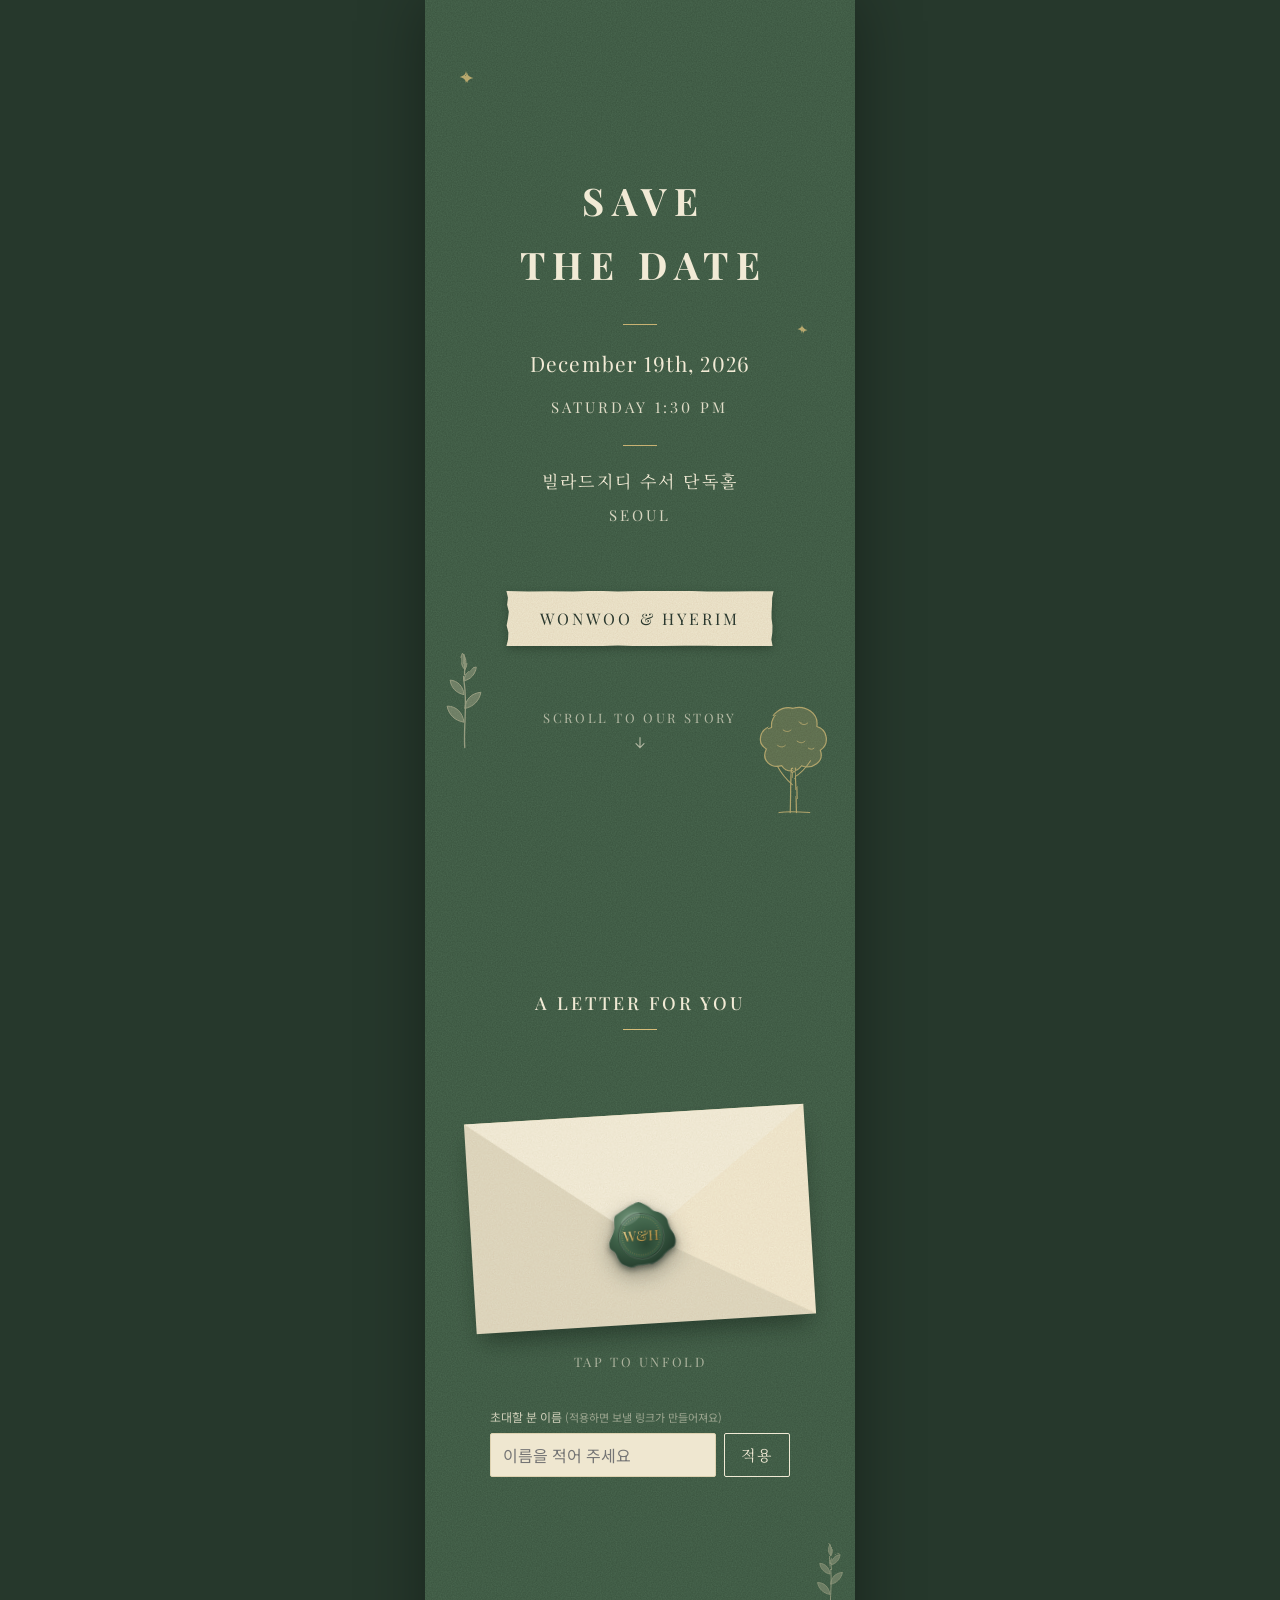
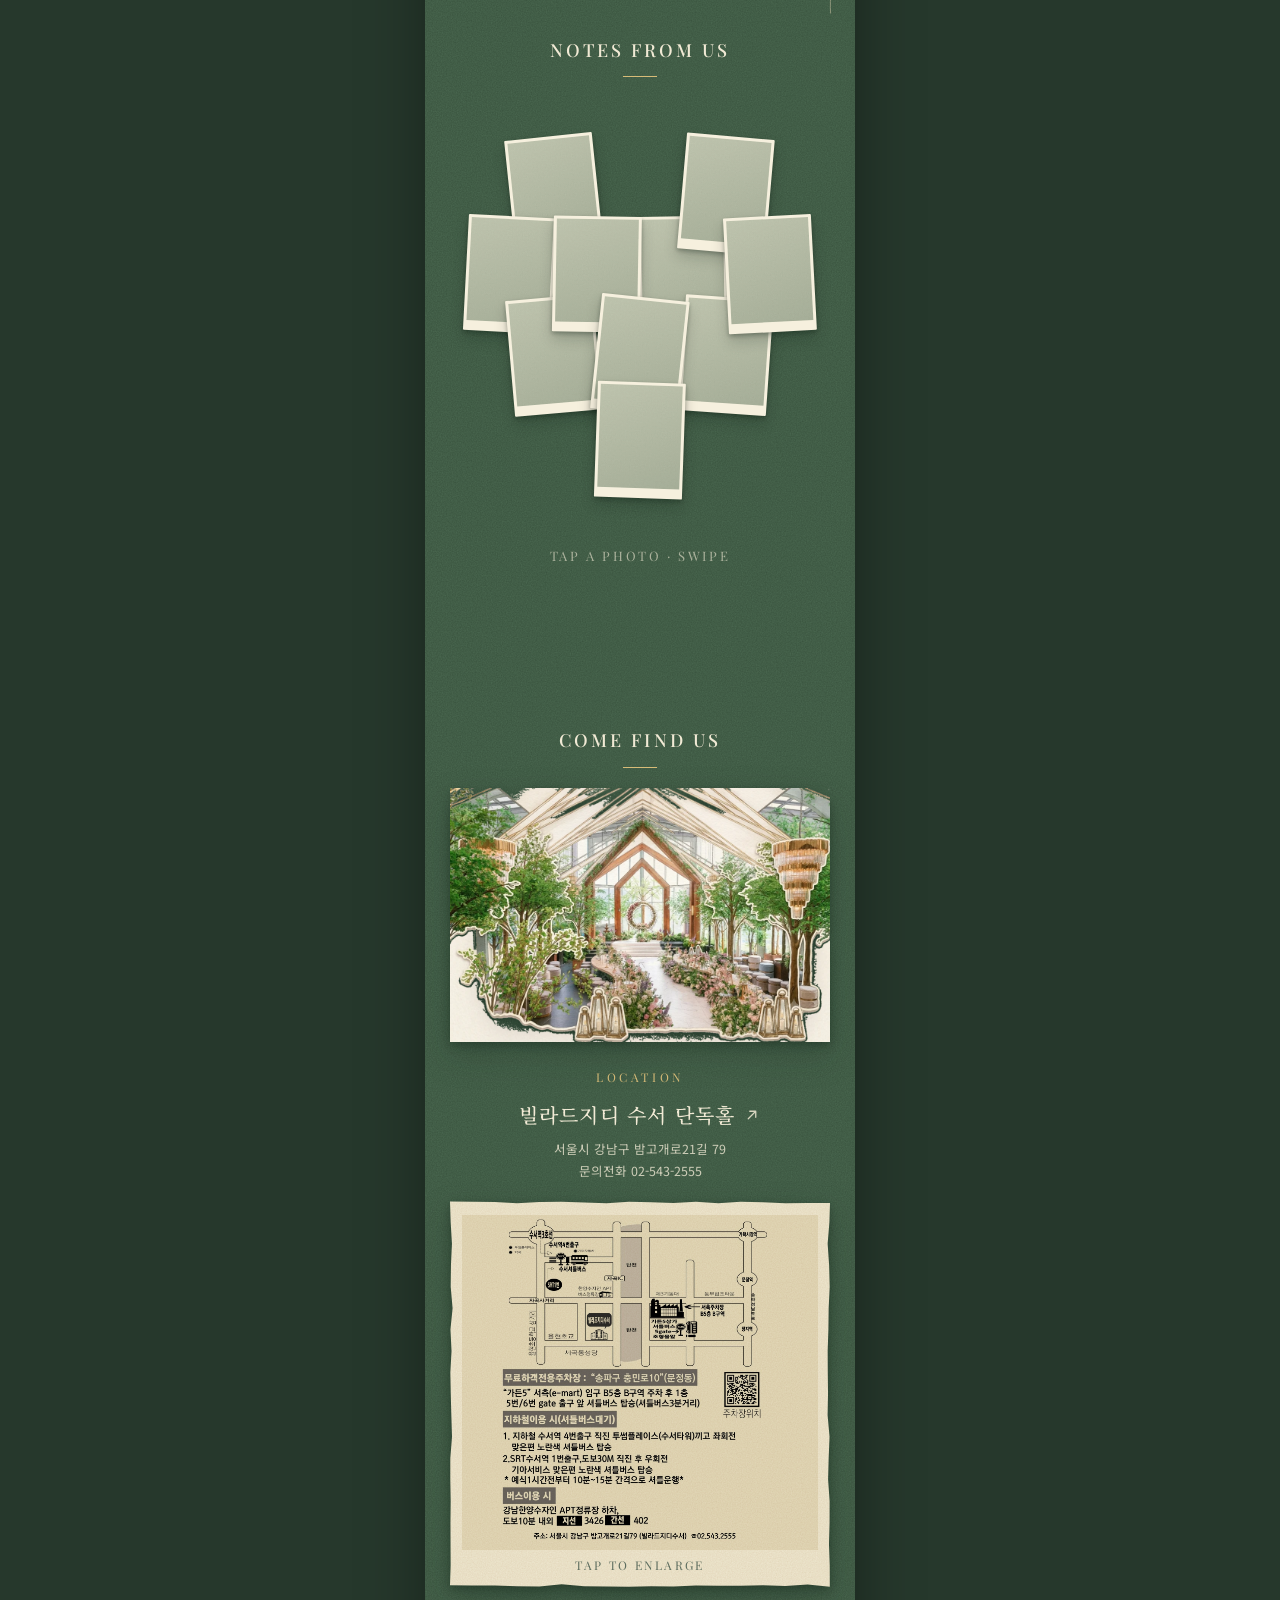
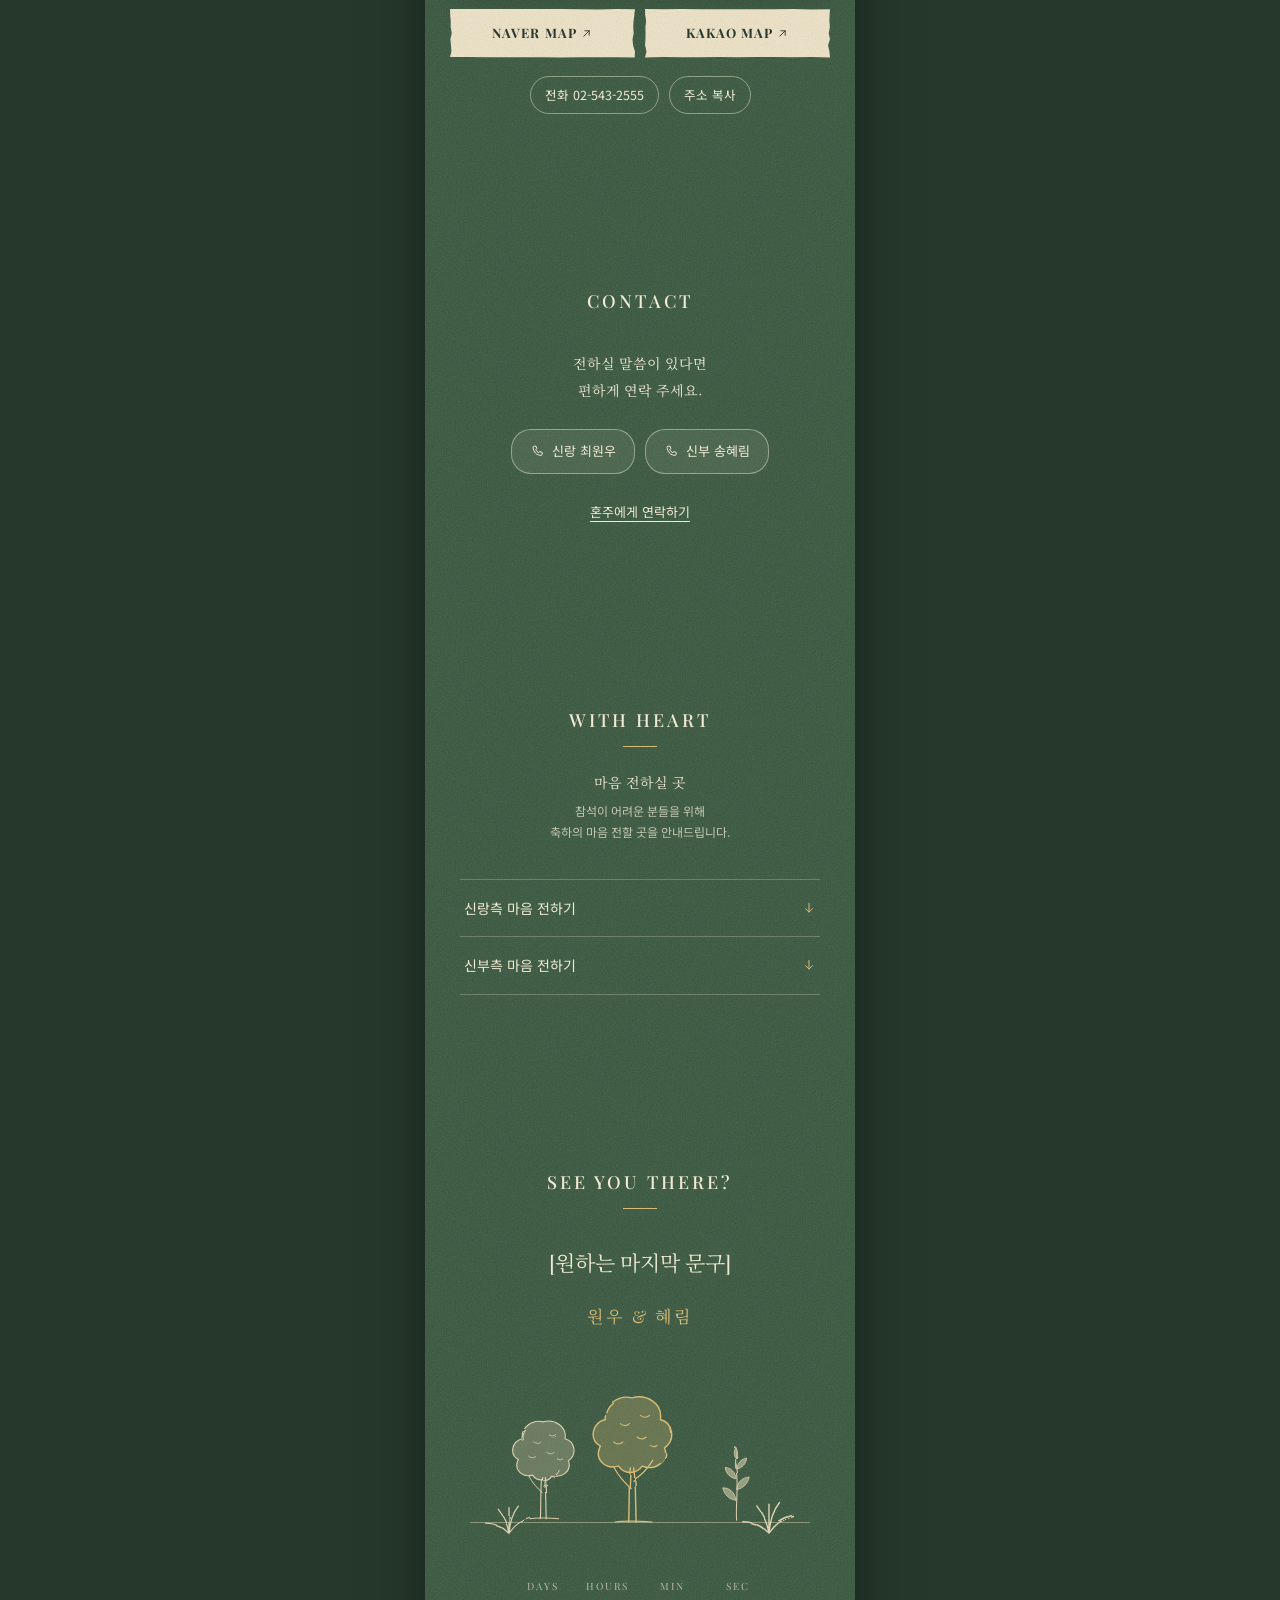
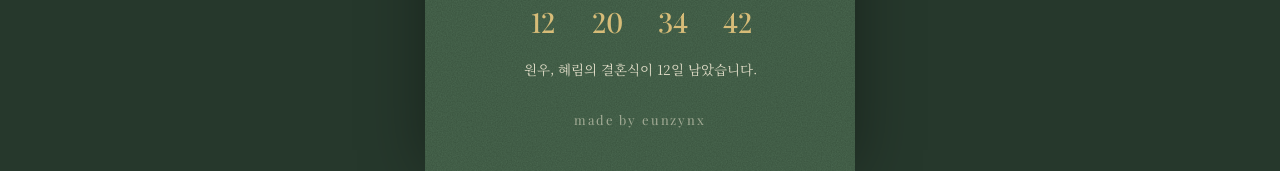
==== commit 275ac9c0: "Add files via upload" ====
--- a/index.html
+++ b/index.html
@@ -15,14 +15,14 @@
 <meta property="og:site_name" content="원우 & 혜림">
 <meta property="og:title" content="원우와 혜림, 결혼합니다">
 <meta property="og:description" content="2026년 12월 19일 토요일 오후 1시 30분 · 빌라드지디 수서 단독홀">
-<meta property="og:url" content="__SITE_URL__">
-<meta property="og:image" content="__SITE_URL__assets/og-image.jpg">
+<meta property="og:url" content="https://songej1997.github.io/wedding-postcard/">
+<meta property="og:image" content="https://songej1997.github.io/wedding-postcard/assets/og-image.jpg">
 <meta property="og:image:width" content="1200">
 <meta property="og:image:height" content="630">
 <meta name="twitter:card" content="summary_large_image">
 <meta name="twitter:title" content="원우와 혜림, 결혼합니다">
 <meta name="twitter:description" content="2026년 12월 19일 토요일 오후 1시 30분 · 빌라드지디 수서 단독홀">
-<meta name="twitter:image" content="__SITE_URL__assets/og-image.jpg">
+<meta name="twitter:image" content="https://songej1997.github.io/wedding-postcard/assets/og-image.jpg">
 
 <link rel="icon" href="assets/favicon.svg" type="image/svg+xml">
 <link rel="preconnect" href="https://fonts.googleapis.com">
@@ -147,10 +147,18 @@
 
     <!-- 초대 링크에 이름이 없을 때만 보이는 이름 입력 -->
     <form class="name-form" id="nameForm" hidden>
-      <label for="nameInput">초대받는 분 이름</label>
+      <label for="nameInput">초대할 분 이름 <small>(적용하면 보낼 링크가 만들어져요)</small></label>
       <div class="name-row">
         <input id="nameInput" name="guest" type="text" maxlength="40" autocomplete="off" placeholder="이름을 적어 주세요" enterkeyhint="done">
         <button type="submit">적용</button>
+      </div>
+      <div class="share-box" id="shareBox" hidden>
+        <p class="share-box__t">이 링크를 보내세요</p>
+        <output class="share-box__url" id="shareUrl"></output>
+        <div class="share-box__btns">
+          <button type="button" id="shareCopy">COPY LINK</button>
+          <button type="button" id="shareSend">SHARE</button>
+        </div>
       </div>
     </form>
   </section>
--- a/styles.css
+++ b/styles.css
@@ -308,3 +308,10 @@
 .dday__labels{font-family:var(--hand);font-size:10px;letter-spacing:.2em;opacity:.65}
 .dday__nums{margin-top:6px;font-family:var(--hand);font-size:28px;font-weight:500;color:var(--gold-l);font-variant-numeric:lining-nums tabular-nums}
 .dday__caption{margin-top:14px;font-family:'Noto Serif KR',serif;font-size:13.5px;opacity:.9}
+
+.name-form small{opacity:.65;font-size:11px}
+.share-box{margin-top:16px;padding:14px;background:rgba(0,0,0,.2);border-radius:2px}
+.share-box__t{font-size:12px;opacity:.8;margin-bottom:6px}
+.share-box__url{display:block;font-size:12px;word-break:break-all;line-height:1.5;color:var(--gold-l)}
+.share-box__btns{display:flex;gap:8px;margin-top:12px}
+.share-box__btns button{flex:1;height:42px;border:1px solid var(--on-green);font-family:var(--hand);font-size:13px;letter-spacing:.14em;border-radius:2px}
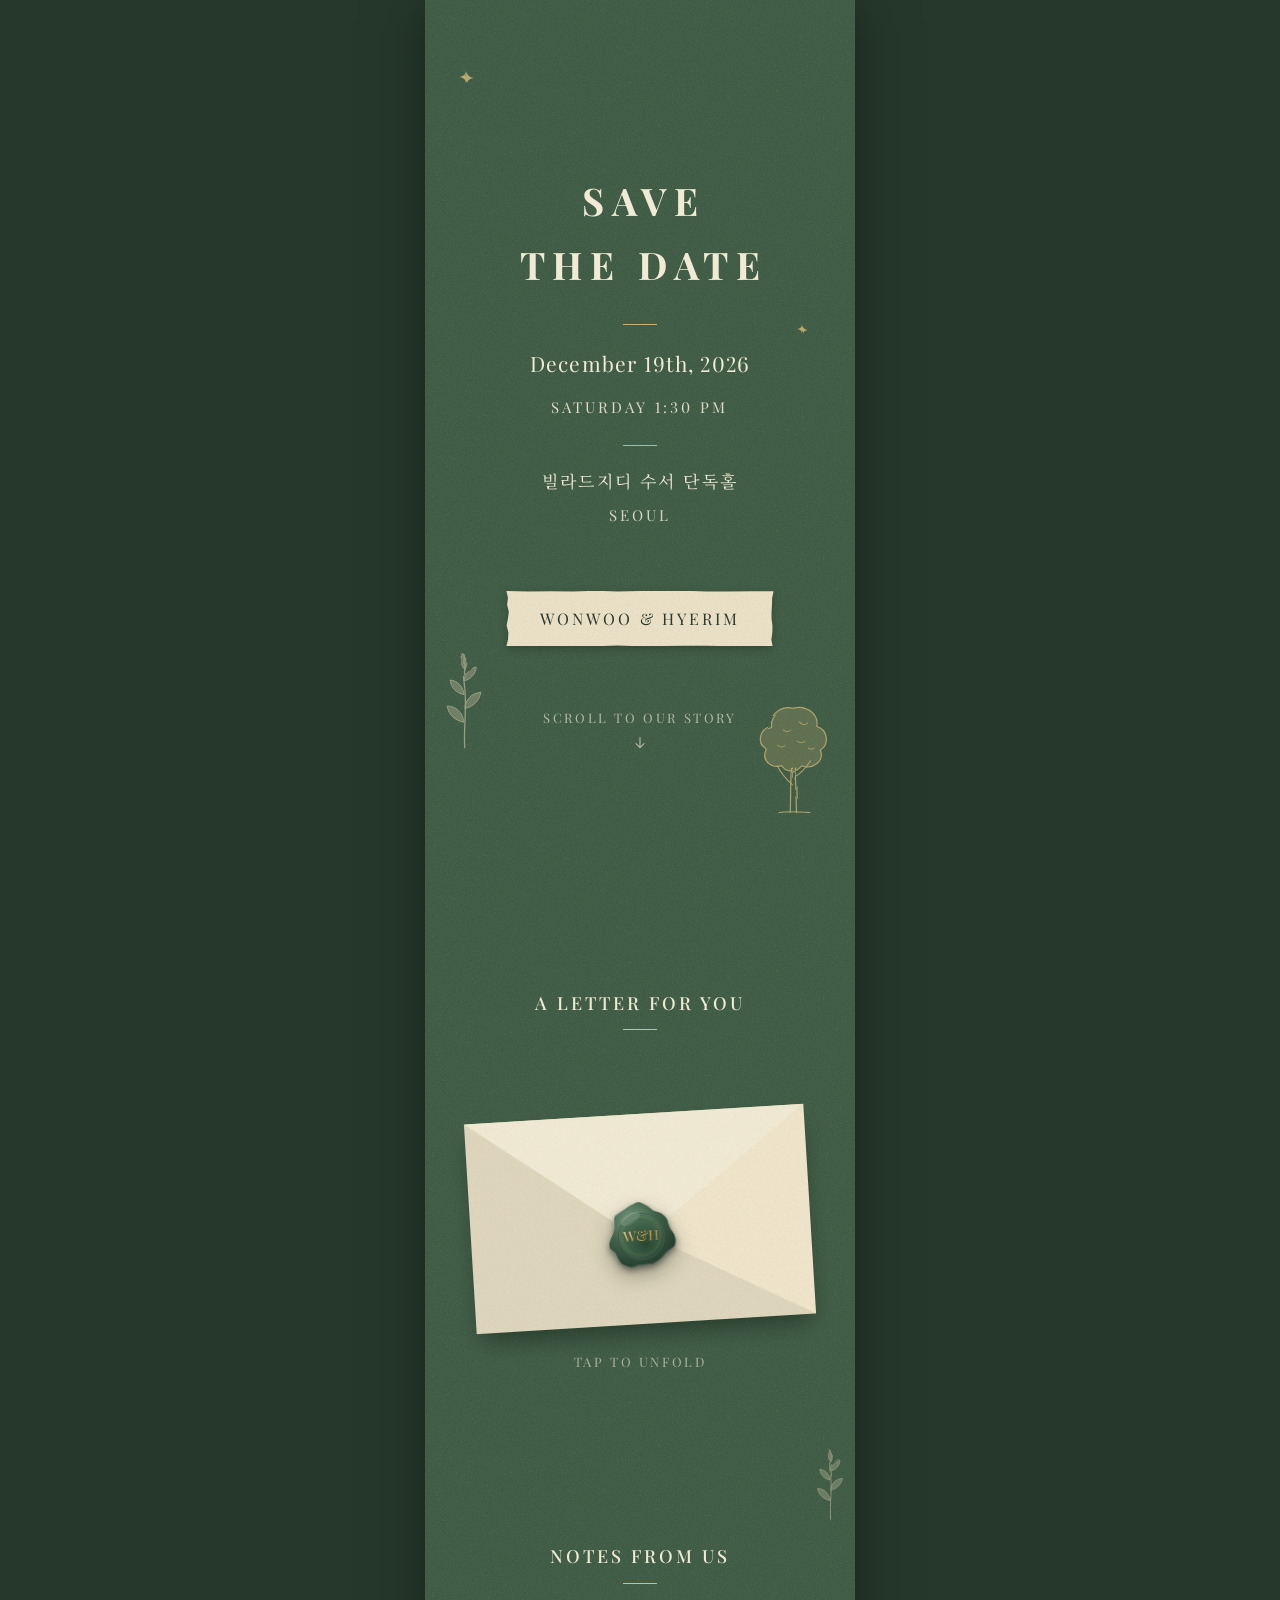
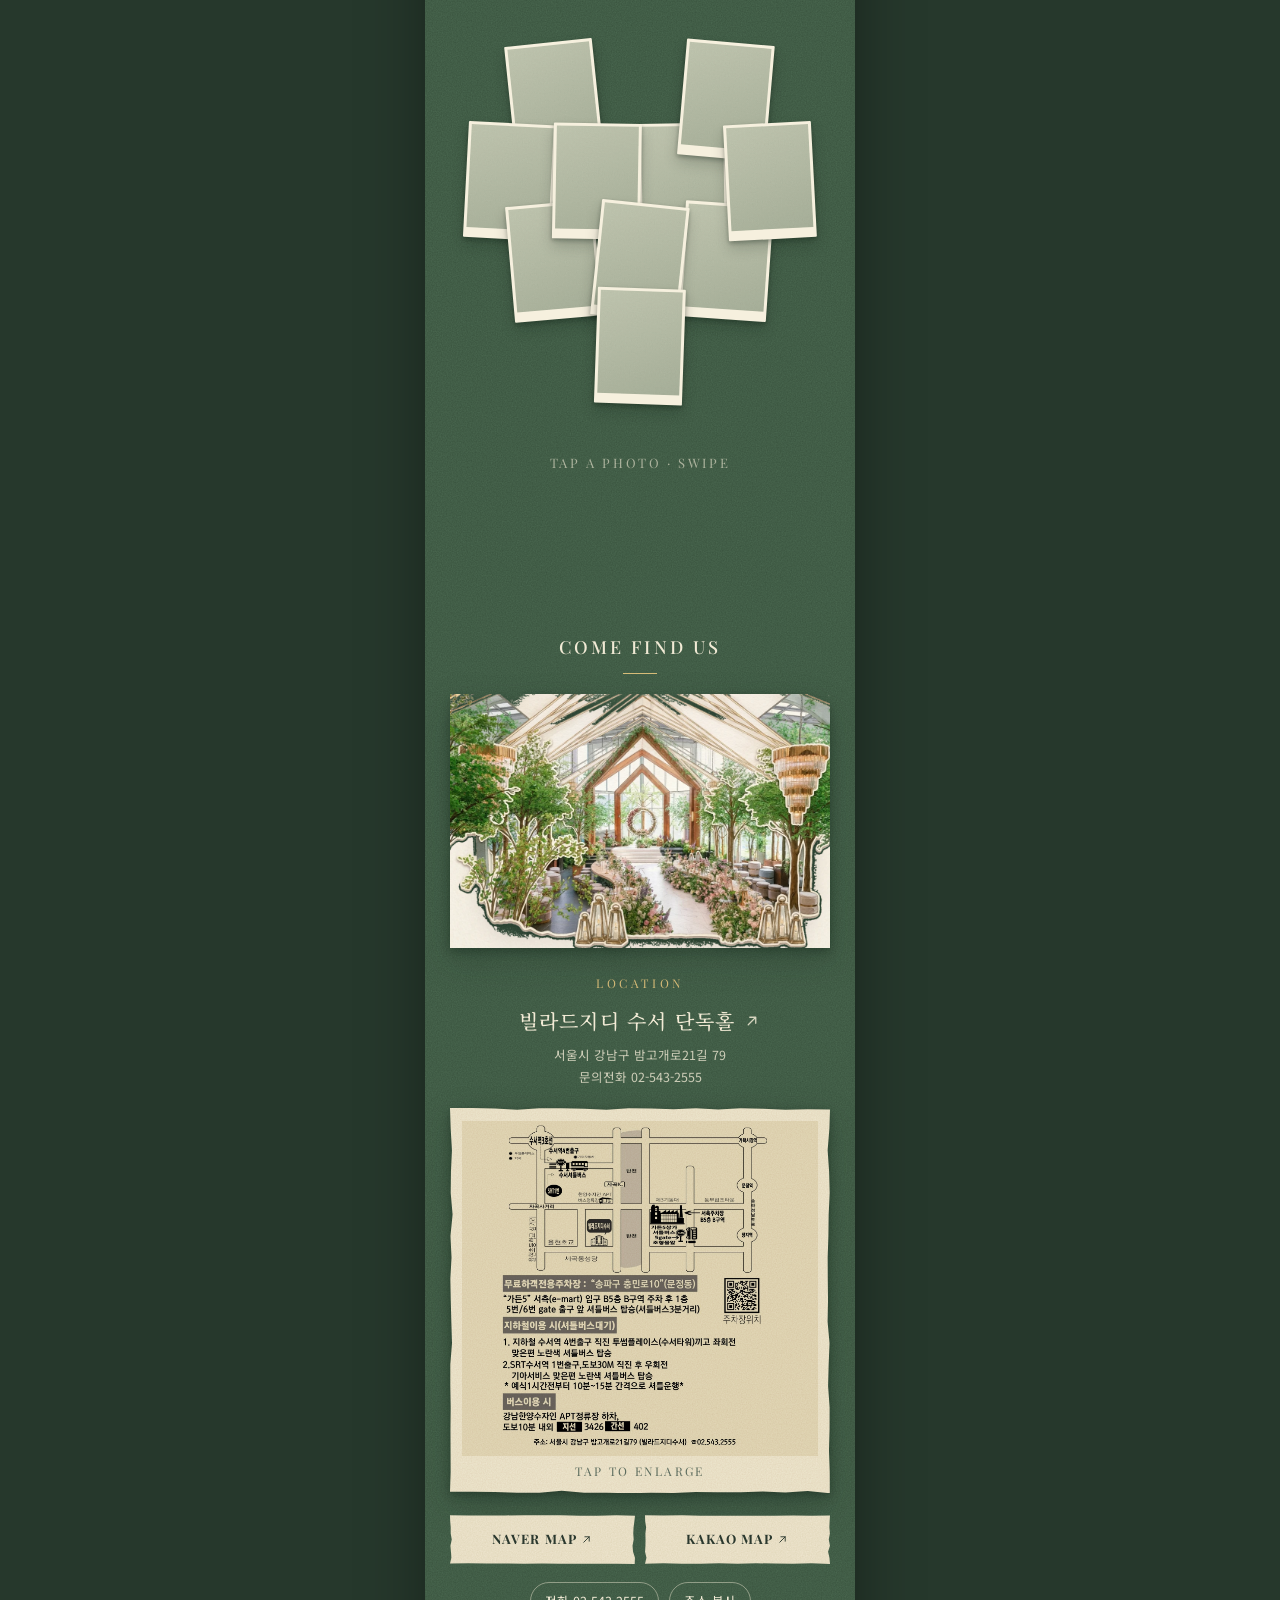
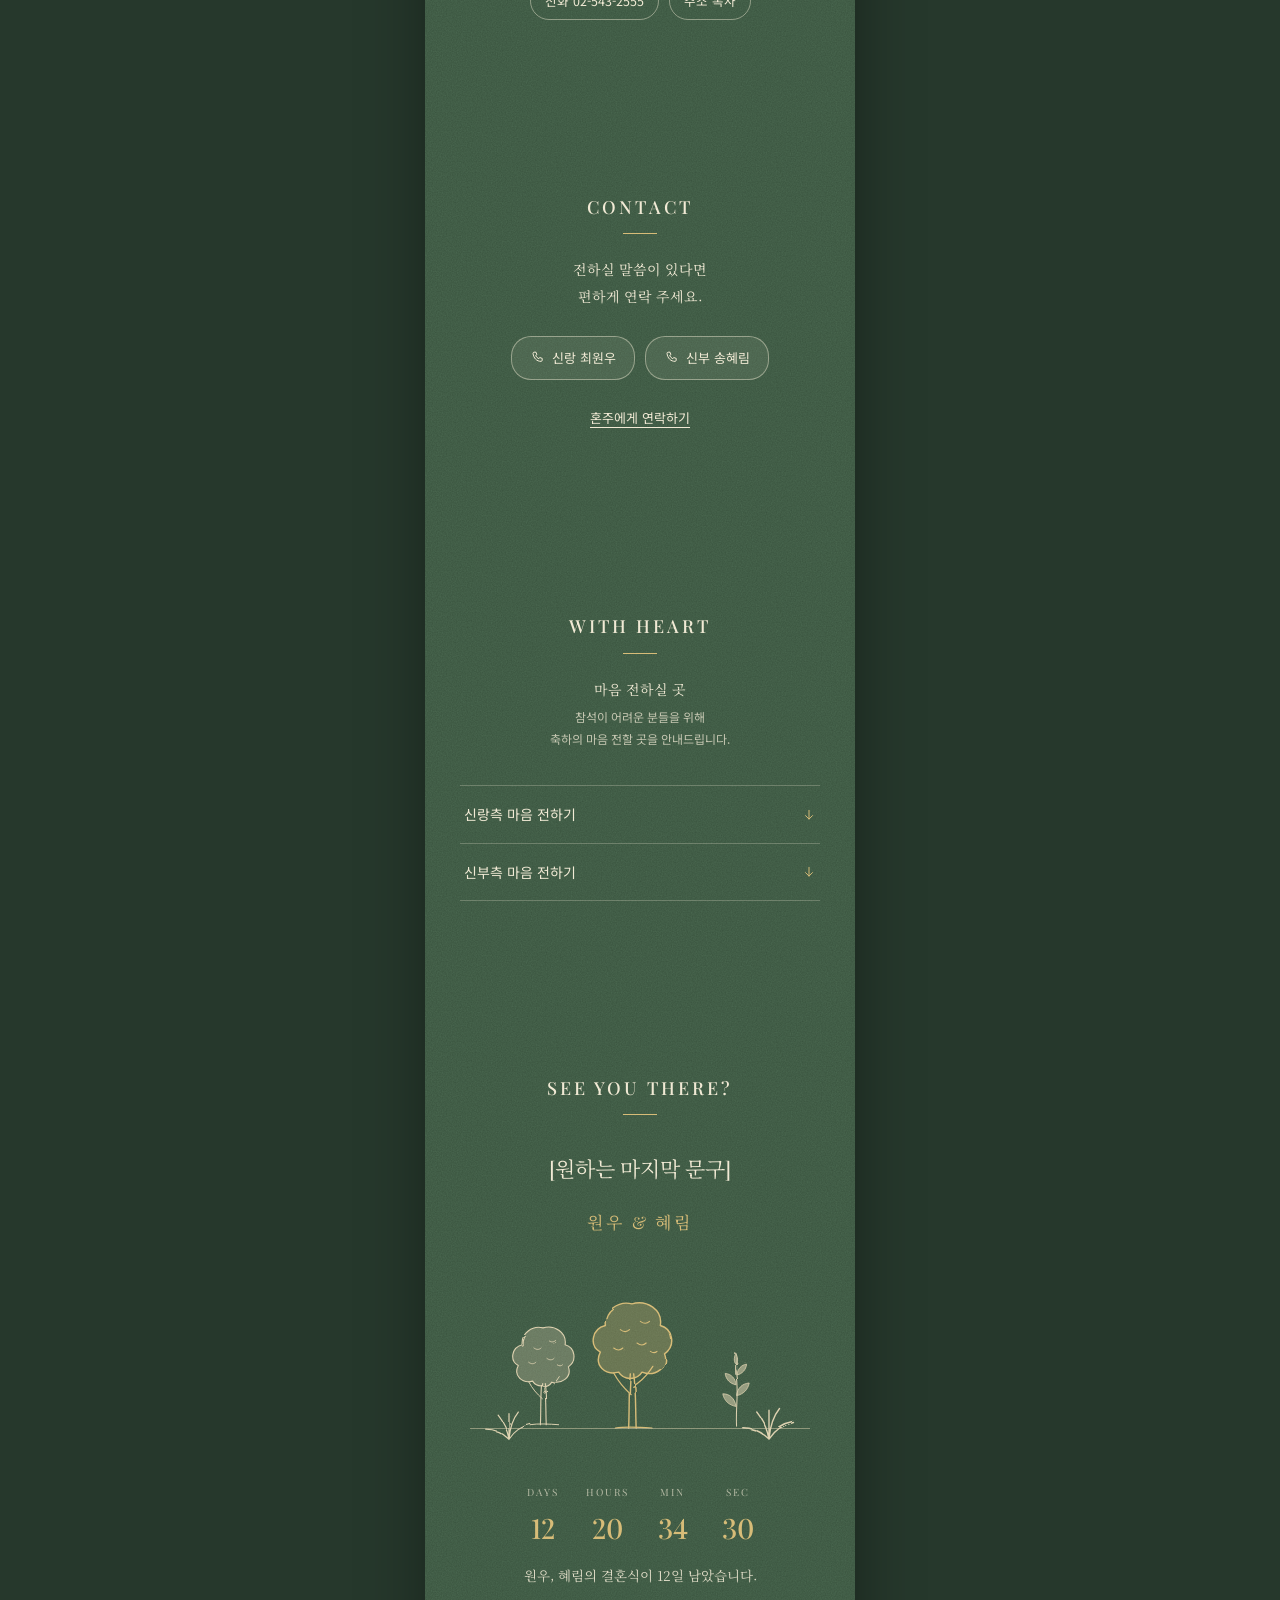
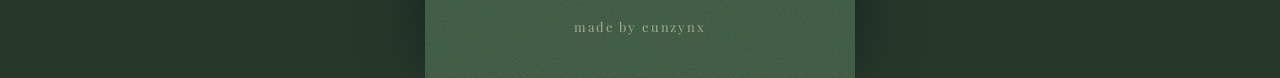
==== commit e24f95c7: "Add files via upload" ====
--- a/index.html
+++ b/index.html
@@ -28,7 +28,7 @@
 <link rel="preconnect" href="https://fonts.googleapis.com">
 <link rel="preconnect" href="https://fonts.gstatic.com" crossorigin>
 <link href="https://fonts.googleapis.com/css2?family=Gaegu:wght@400;700&family=Playfair+Display:wght@400;500;600&family=Noto+Serif+KR:wght@300;400;500;600&family=Noto+Sans+KR:wght@300;400;500&display=swap" rel="stylesheet">
-<link rel="stylesheet" href="styles.css">
+<link rel="stylesheet" href="styles.css?v=4">
 </head>
 <body>
 
@@ -114,8 +114,8 @@
         <!-- 편지 카드 -->
         <article class="letter-card" id="letterCard" aria-label="초대 편지">
           <div class="letter-paper deckle" data-deckle>
-            <p class="lt-name"><span id="guestName"></span>,</p>
-            <p class="lt-line"><span data-bind="letter.line1"></span><br><span data-bind="letter.line2"></span></p>
+            <p class="lt-name" id="ltName" hidden><span id="guestName"></span>,</p>
+            <p class="lt-line"><span data-bind="letter.line1"></span></p>
             <svg class="lt-heart" aria-hidden="true"><use href="#i-heart"/></svg>
             <div class="lt-body" id="letterBody"></div>
             <p class="lt-sign">신랑 <b data-bind="couple.groom"></b><span class="sep">·</span>신부 <b data-bind="couple.bride"></b></p>
@@ -145,7 +145,7 @@
     </div>
     <button type="button" class="tap-hint tap-hint--btn" id="tapHint" aria-controls="letterCard">TAP TO UNFOLD</button>
 
-    <!-- 초대 링크에 이름이 없을 때만 보이는 이름 입력 -->
+    <!-- 링크 만들기 도구: 주소 끝에 ?edit 를 붙였을 때만 보임 (하객에게는 안 보임) -->
     <form class="name-form" id="nameForm" hidden>
       <label for="nameInput">초대할 분 이름 <small>(적용하면 보낼 링크가 만들어져요)</small></label>
       <div class="name-row">
@@ -159,6 +159,7 @@
           <button type="button" id="shareCopy">COPY LINK</button>
           <button type="button" id="shareSend">SHARE</button>
         </div>
+        <button type="button" class="share-box__plain" id="plainCopy">이름 없는 링크 복사 (부모님 지인용)</button>
       </div>
     </form>
   </section>
@@ -294,7 +295,7 @@
 
 <div class="toast" id="toast" role="status" aria-live="polite"></div>
 
-<script src="invitation-data.js"></script>
-<script src="app.js"></script>
+<script src="invitation-data.js?v=4"></script>
+<script src="app.js?v=4"></script>
 </body>
 </html>
--- a/styles.css
+++ b/styles.css
@@ -139,7 +139,7 @@
 .letter-paper::after{opacity:1!important;transition:none}
 
 .lt-name{font-family:var(--letter-font);font-weight:700;font-size:32px;line-height:1.25;color:var(--ink);word-break:keep-all;overflow-wrap:anywhere;max-width:100%}
-.lt-line{font-family:var(--letter-font);font-weight:700;font-size:36px;line-height:1.15;color:var(--ink);margin-top:2px}
+.lt-line{white-space:nowrap;font-family:var(--letter-font);font-weight:700;font-size:36px;line-height:1.15;color:var(--ink);margin-top:2px}
 .lt-heart{width:16px;height:16px;color:var(--forest);margin-top:4px}
 .polaroid--letter{width:170px;margin-top:12px;transform:rotate(-2deg)}
 .polaroid--letter .photo{aspect-ratio:1/1}
@@ -315,3 +315,5 @@
 .share-box__url{display:block;font-size:12px;word-break:break-all;line-height:1.5;color:var(--gold-l)}
 .share-box__btns{display:flex;gap:8px;margin-top:12px}
 .share-box__btns button{flex:1;height:42px;border:1px solid var(--on-green);font-family:var(--hand);font-size:13px;letter-spacing:.14em;border-radius:2px}
+
+.share-box__plain{width:100%;margin-top:8px;height:42px;border:1px dashed var(--on-green);font-family:var(--hand);font-size:13px;border-radius:2px}
